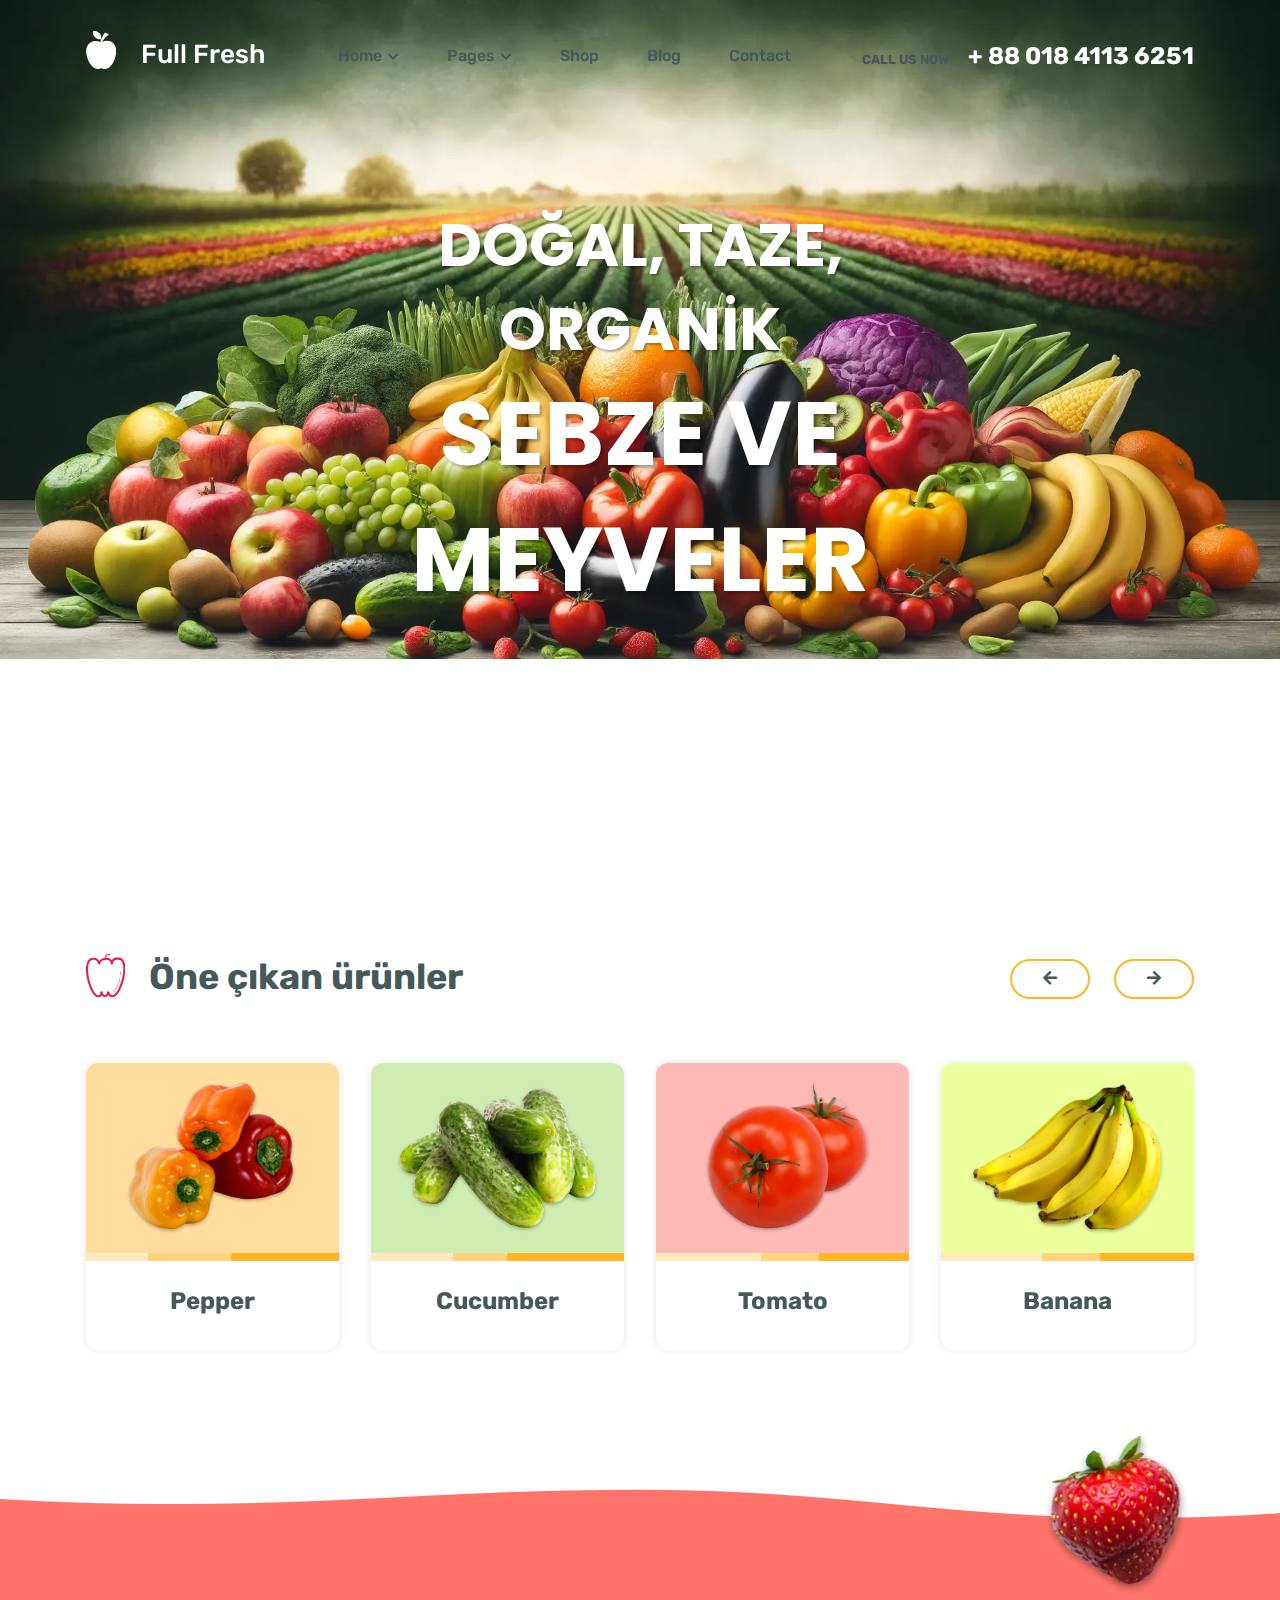
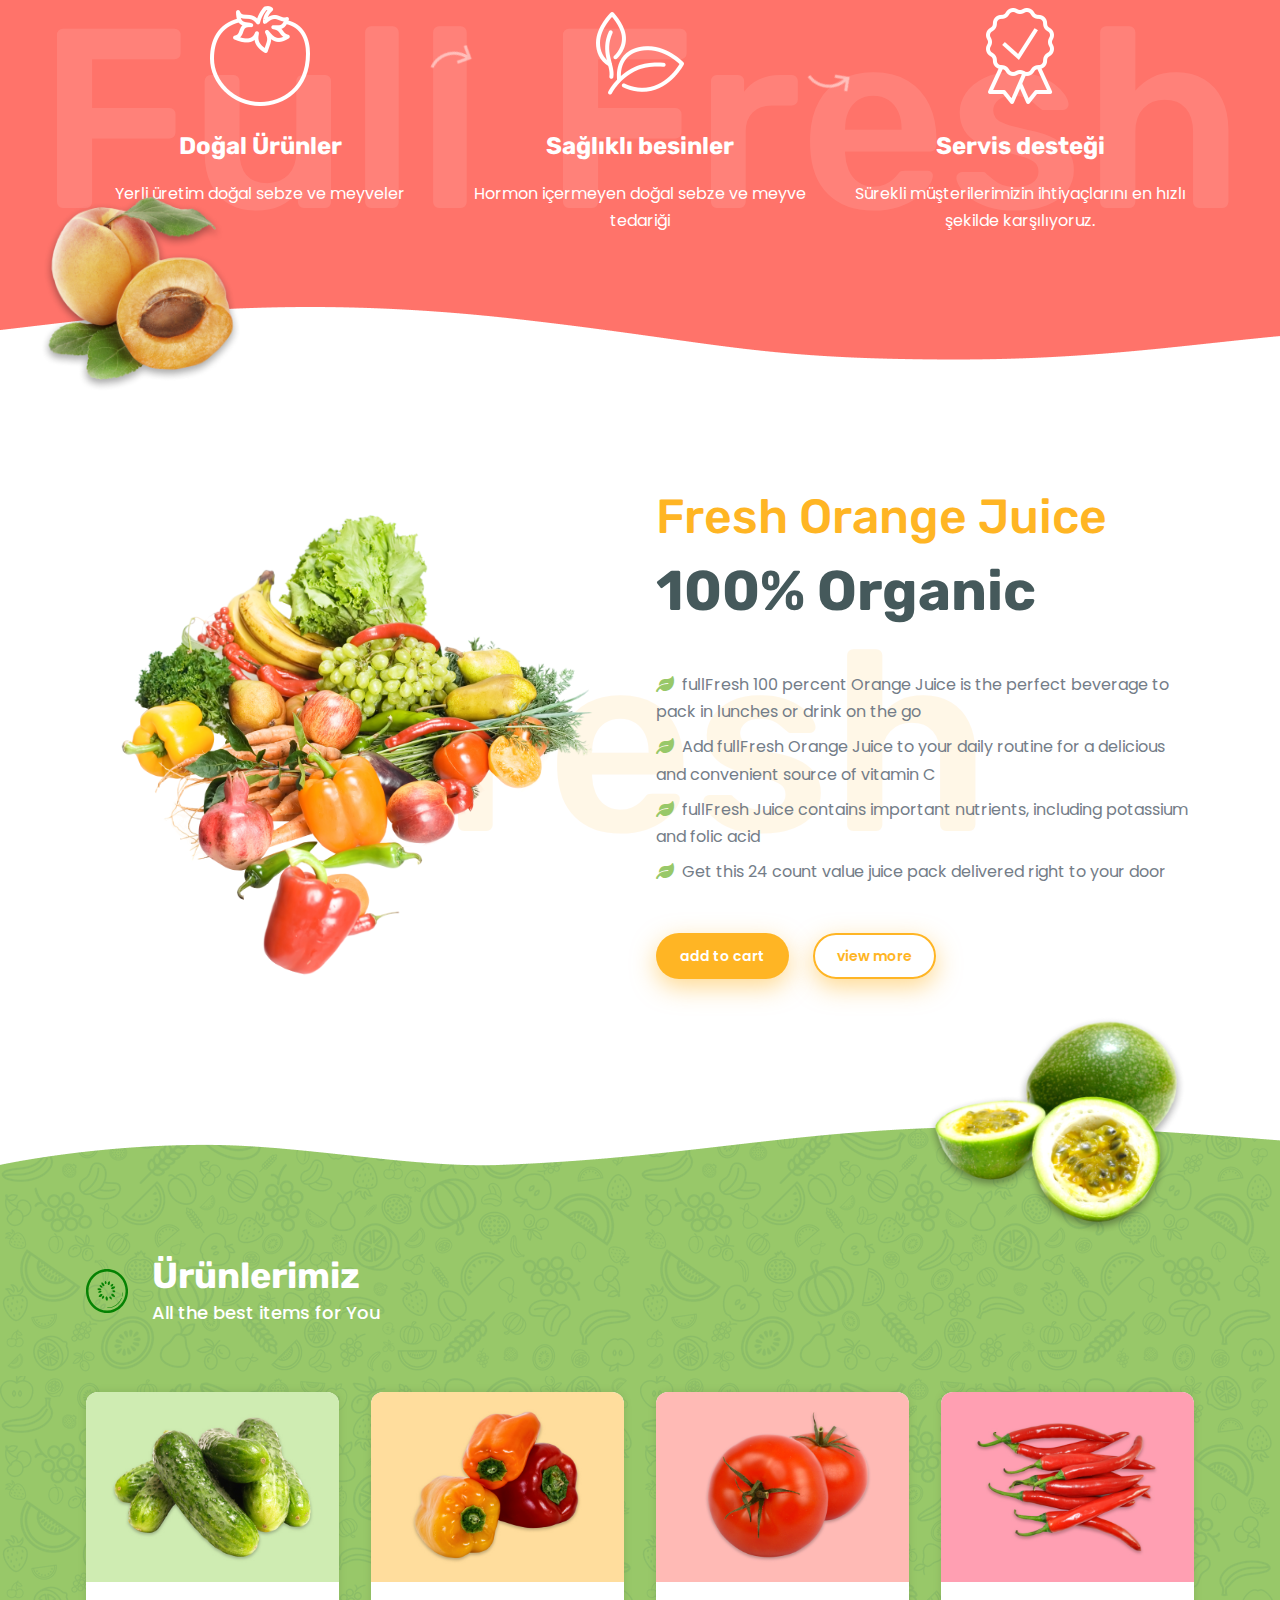
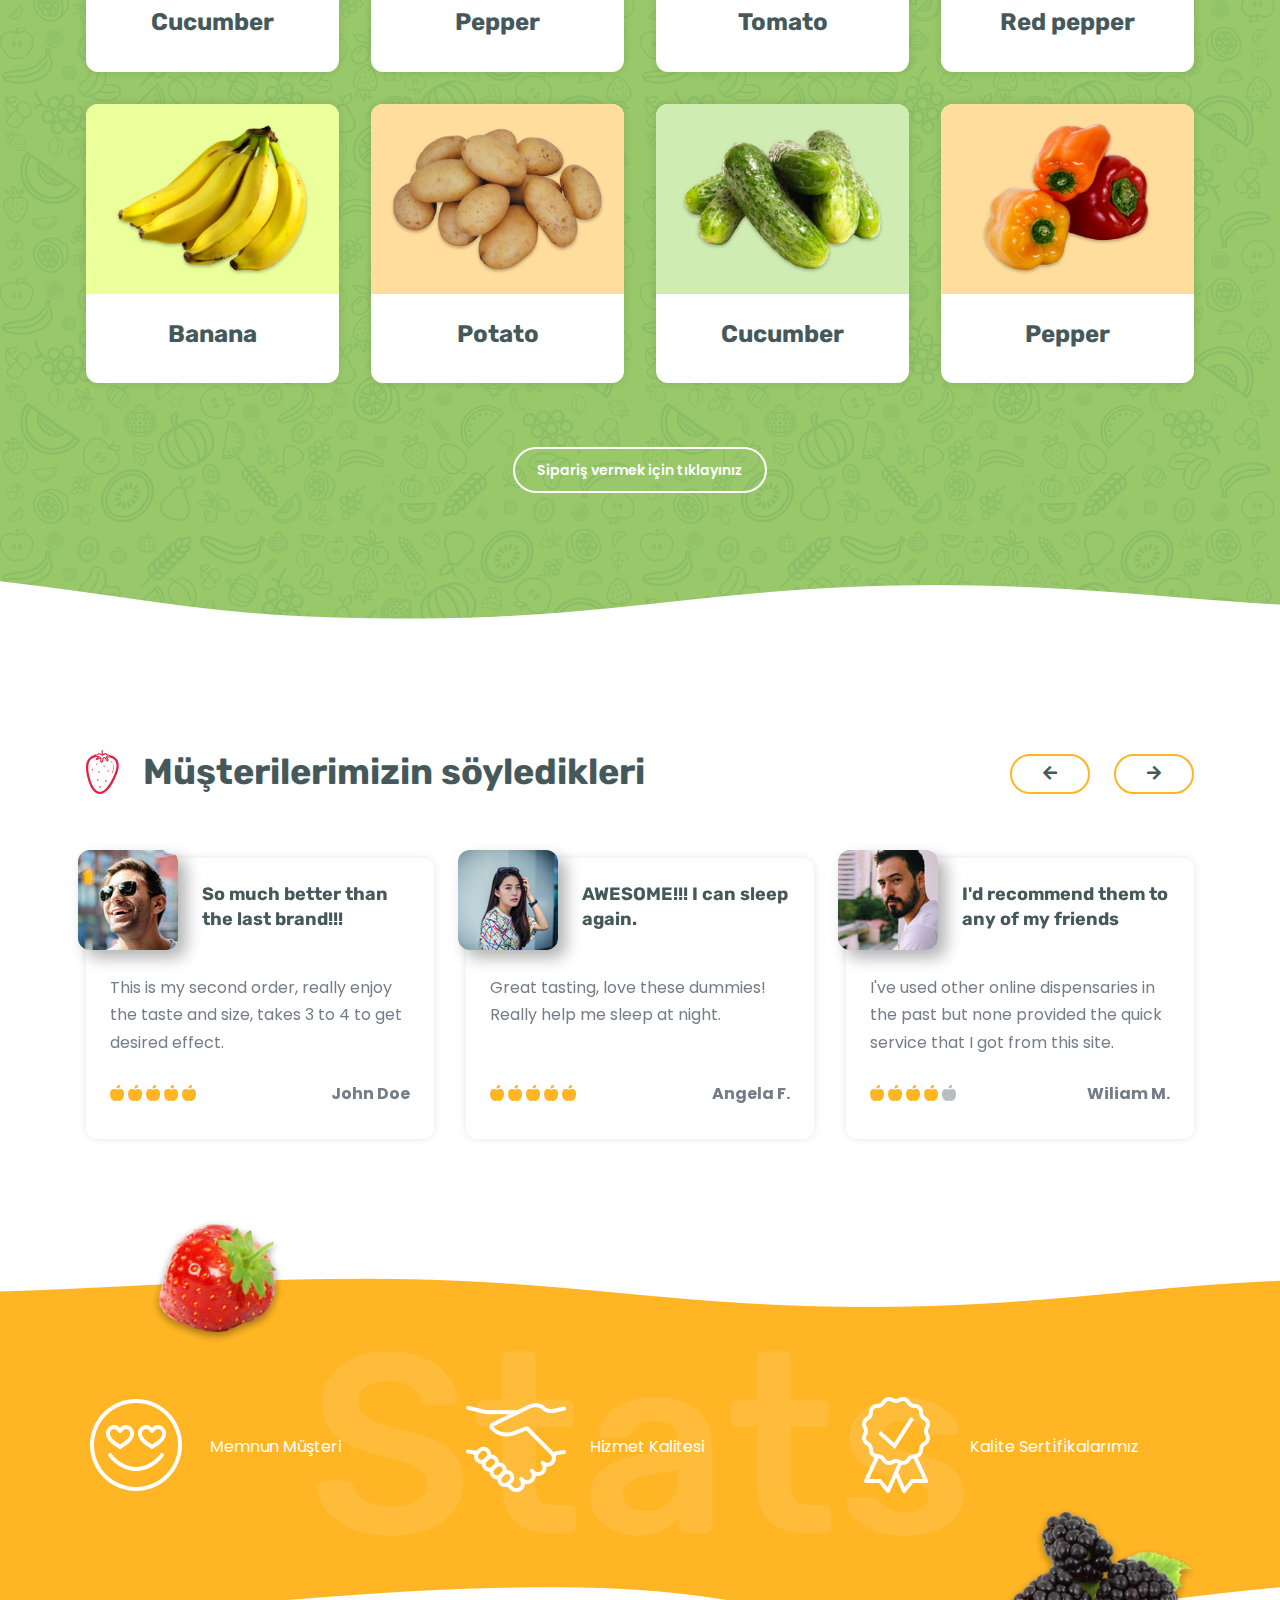
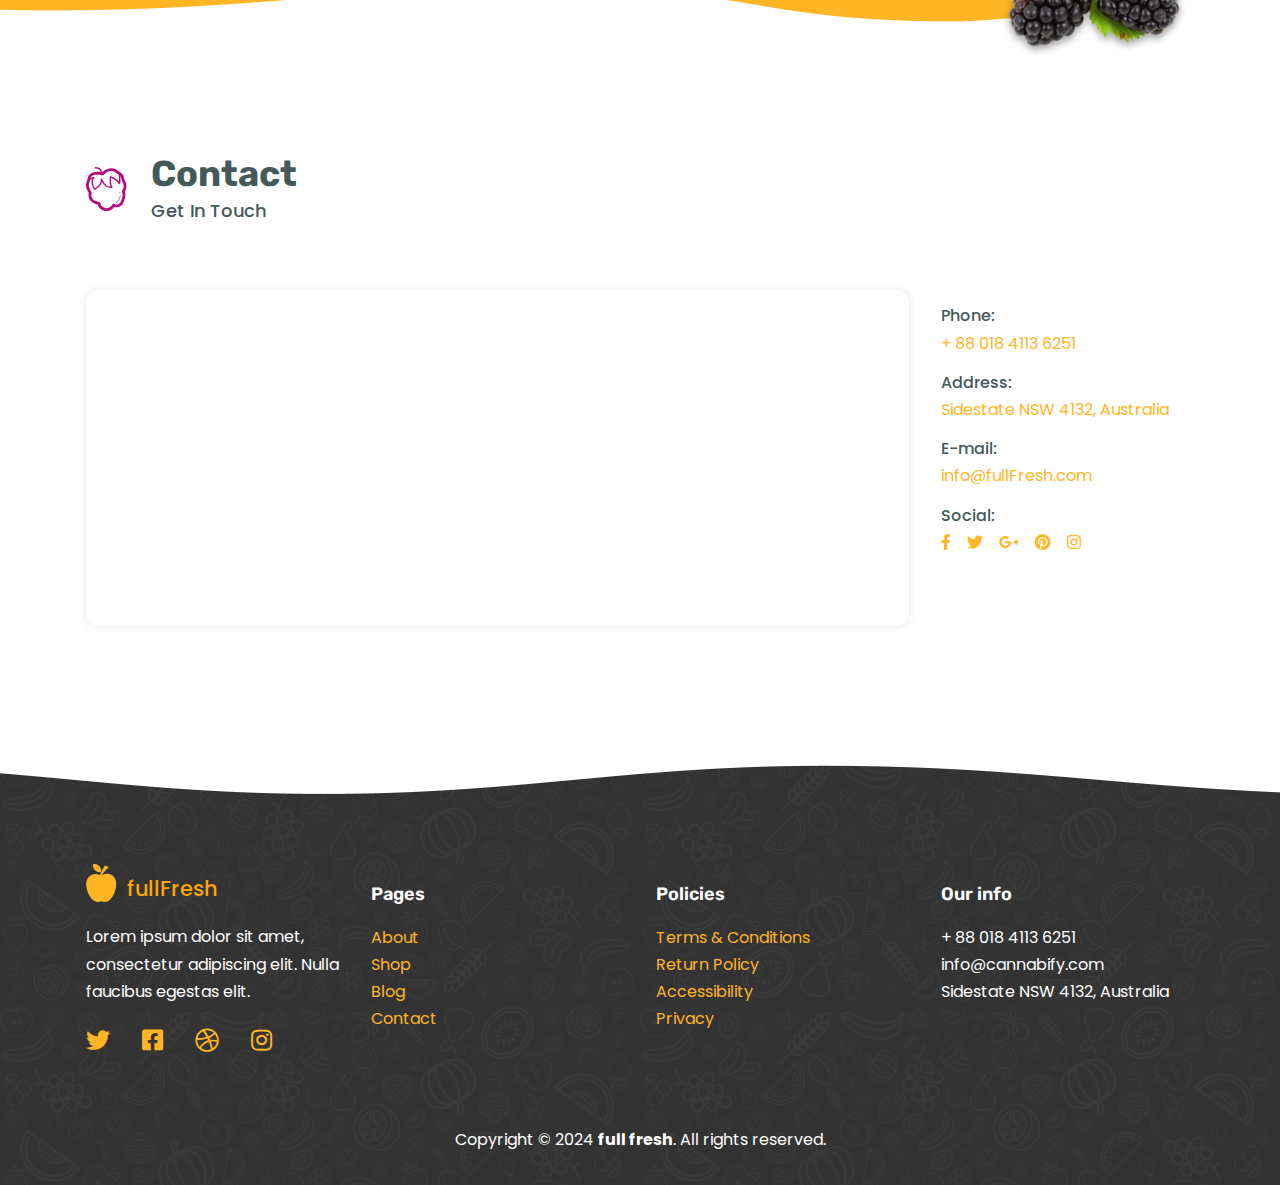
==== index.html @ 5ed7d508 "homepage" ====
<!DOCTYPE html>
<html>
    <head>
        <meta http-equiv="Content-Type" content="text/html; charset=UTF-8" />
        <meta http-equiv="X-UA-Compatible" content="IE=edge" />
        <meta name="viewport" content="width=device-width, initial-scale=1, shrink-to-fit=no" />
        <title>Full Fresh - Organik Gıda, Meyve ve Sebze Satışı</title>
        <!-- Bootstrap -->
        <link href="./assets/bootstrap/css/bootstrap.css" rel="stylesheet" type="text/css" />
        <!-- Animate.css -->
        <link href="./assets/animate.css/animate.css" rel="stylesheet" type="text/css" />
        <!-- Font Awesome iconic font -->
        <link href="./assets/fontawesome/css/all.css" rel="stylesheet" type="text/css" />
        <!-- Slick carousel -->
        <link href="./assets/slick/slick.css" rel="stylesheet" type="text/css" />
        <!-- Fonts -->
        <link href="https://fonts.googleapis.com/css2?family=Rubik:wght@400;500;700&display=swap" rel="stylesheet" type="text/css">
        <link href="https://fonts.googleapis.com/css2?family=Poppins:wght@400;500;600;700&display=swap" rel="stylesheet" type="text/css">
        <!-- Theme styles -->
        <link href="./assets/css/theme.css" rel="stylesheet" type="text/css">
        <link href="./assets/css/style.css" rel="stylesheet" type="text/css">
    </head>
    <body class="body">
        <div class="page-loader cube-loader">
            <div class="loader-wrap">
                <div class="loader-1 loader-element"></div>
                <div class="loader-2 loader-element"></div>
                <div class="loader-4 loader-element"></div>
                <div class="loader-3 loader-element"></div>
            </div>
        </div>
        <header class="header-colorfull header-horizontal header-over header-view-side">
            <div class="container">
                <nav class="navbar">
                    <a class="navbar-brand" href="homepage-1.html">
                        <span class="logo-element-line">
                            <span class="logo-icon">
                                <span class="svg-content svg-fill-theme" data-svg="./assets/images/svg/logo-part.svg"></span>
                            </span>
                            <span class="logo-text">Full Fresh</span>
                        </span>
                    </a>
                    <button class="navbar-toggler" type="button"><i class="fas fa-bars nav-show"></i><i class="fas fa-times nav-hide"></i></button>
                    <div class="navbar-collapse">
                        <div class="container">
                            <ul class="navbar-nav">
                                <li class="nav-item nav-item-arrow-down nav-hover-show-sub"><a class="nav-link" href="#" data-role="nav-toggler">Home<span class="nav-arrow"><i class="fas fa-chevron-down"></i></span></a>
                                    <ul class="collapse nav">
                                        <li class="nav-item"><a class="nav-link" href="homepage-1.html">Homepage 1</a></li>
                                        <li class="nav-item"><a class="nav-link" href="homepage-2.html">Homepage 2</a></li>
                                        <li class="nav-item"><a class="nav-link" href="homepage-3.html">Homepage 3</a></li>
                                        <li class="nav-item"><a class="nav-link" href="shop-homepage-1.html">Shop Homepage 1</a></li>
                                        <li class="nav-item"><a class="nav-link" href="shop-homepage-2.html">Shop Homepage 2</a></li>
                                        <li class="nav-item"><a class="nav-link" href="shop-homepage-3.html">Shop Homepage 3</a></li>
                                        <li class="nav-item"><a class="nav-link" href="narrow-homepage-1.html">Narrow Homepage 1</a></li>
                                        <li class="nav-item"><a class="nav-link" href="narrow-homepage-alt-1.html">Alternative Narrow Homepage 1</a></li>
                                    </ul>
                                </li>
                                <li class="nav-item nav-item-arrow-down nav-hover-show-sub"><a class="nav-link" href="#" data-role="nav-toggler">Pages<span class="nav-arrow"><i class="fas fa-chevron-down"></i></span></a>
                                    <ul class="collapse nav">
                                        <li class="nav-item nav-item-arrow-down nav-hover-show-sub"><a class="nav-link" href="#" data-role="nav-toggler">About Us<span class="nav-arrow"><i class="fas fa-chevron-down"></i></span></a>
                                            <ul class="collapse nav">
                                                <li class="nav-item"><a class="nav-link" href="about-us.html">About Us - light</a></li>
                                                <li class="nav-item"><a class="nav-link" href="about-us-alt.html">About Us - alternative</a></li>
                                            </ul>
                                        </li>
                                        <li class="nav-item nav-item-arrow-down nav-hover-show-sub"><a class="nav-link" href="#" data-role="nav-toggler">Contact Us<span class="nav-arrow"><i class="fas fa-chevron-down"></i></span></a>
                                            <ul class="collapse nav">
                                                <li class="nav-item"><a class="nav-link" href="contact-us.html">Contact Us - light</a></li>
                                                <li class="nav-item"><a class="nav-link" href="contact-us-alt.html">Contact Us - alternative</a></li>
                                            </ul>
                                        </li>
                                        <li class="nav-item nav-item-arrow-down nav-hover-show-sub"><a class="nav-link" href="#" data-role="nav-toggler">Blog<span class="nav-arrow"><i class="fas fa-chevron-down"></i></span></a>
                                            <ul class="collapse nav">
                                                <li class="nav-item nav-item-arrow-down nav-hover-show-sub"><a class="nav-link" href="#" data-role="nav-toggler">Basic<span class="nav-arrow"><i class="fas fa-chevron-down"></i></span></a>
                                                    <ul class="collapse nav">
                                                        <li class="nav-item"><a class="nav-link" href="blog-grid-2-cols.html">Blog Grid 2 Columns</a></li>
                                                        <li class="nav-item"><a class="nav-link" href="blog-2-cols.html">Blog 2 Columns</a></li>
                                                        <li class="nav-item"><a class="nav-link" href="blog-sidebar-right.html">Blog List Sidebar Right</a></li>
                                                        <li class="nav-item"><a class="nav-link" href="blog-sidebar-left.html">Blog List Sidebar Left</a></li>
                                                        <li class="nav-item"><a class="nav-link" href="blog-blocks-3-cols.html">Blog Blocks 3 Columns</a></li>
                                                        <li class="nav-item"><a class="nav-link" href="blog-blocks-sidebar-right.html">Blog Blocks Sidebar Right</a></li>
                                                        <li class="nav-item"><a class="nav-link" href="blog-blocks-sidebar-left.html">Blog Blocks Sidebar Left</a></li>
                                                        <li class="nav-item"><a class="nav-link" href="article.html">Blog Article</a></li>
                                                        <li class="nav-item"><a class="nav-link" href="article-sidebar-right.html">Blog Article Sidebar Right</a></li>
                                                        <li class="nav-item"><a class="nav-link" href="article-sidebar-left.html">Blog Article Sidebar Left</a></li>
                                                    </ul>
                                                </li>
                                                <li class="nav-item nav-item-arrow-down nav-hover-show-sub"><a class="nav-link" href="#" data-role="nav-toggler">Alternative<span class="nav-arrow"><i class="fas fa-chevron-down"></i></span></a>
                                                    <ul class="collapse nav">
                                                        <li class="nav-item"><a class="nav-link" href="blog-alt-grid-2-cols.html">Blog Grid 2 Columns</a></li>
                                                        <li class="nav-item"><a class="nav-link" href="blog-alt-2-cols.html">Blog 2 Columns</a></li>
                                                        <li class="nav-item"><a class="nav-link" href="blog-alt-sidebar-right.html">Blog List Sidebar Right</a></li>
                                                        <li class="nav-item"><a class="nav-link" href="blog-alt-sidebar-left.html">Blog List Sidebar Left</a></li>
                                                        <li class="nav-item"><a class="nav-link" href="blog-blocks-alt-3-cols.html">Blog Blocks 3 Columns</a></li>
                                                        <li class="nav-item"><a class="nav-link" href="blog-blocks-alt-sidebar-right.html">Blog Blocks Sidebar Right</a></li>
                                                        <li class="nav-item"><a class="nav-link" href="blog-blocks-alt-sidebar-left.html">Blog Blocks Sidebar Left</a></li>
                                                        <li class="nav-item"><a class="nav-link" href="article-alt.html">Blog Article</a></li>
                                                        <li class="nav-item"><a class="nav-link" href="article-alt-sidebar-right.html">Blog Article Sidebar Right</a></li>
                                                        <li class="nav-item"><a class="nav-link" href="article-alt-sidebar-left.html">Blog Article Sidebar Left</a></li>
                                                    </ul>
                                                </li>
                                            </ul>
                                        </li>
                                        <li class="nav-item nav-item-arrow-down nav-hover-show-sub"><a class="nav-link" href="#" data-role="nav-toggler">Shop<span class="nav-arrow"><i class="fas fa-chevron-down"></i></span></a>
                                            <ul class="collapse nav">
                                                <li class="nav-item nav-item-arrow-down nav-hover-show-sub"><a class="nav-link" href="#" data-role="nav-toggler">Basic<span class="nav-arrow"><i class="fas fa-chevron-down"></i></span></a>
                                                    <ul class="collapse nav">
                                                        <li class="nav-item"><a class="nav-link" href="shop-3-cols.html">Shop 3 Columns</a></li>
                                                        <li class="nav-item"><a class="nav-link" href="shop-sidebar-right.html">Shop Sidebar Right</a></li>
                                                        <li class="nav-item"><a class="nav-link" href="shop-sidebar-left.html">Shop Sidebar Left</a></li>
                                                        <li class="nav-item"><a class="nav-link" href="shop-short-3-cols.html">Shop Short 3 Columns</a></li>
                                                        <li class="nav-item"><a class="nav-link" href="shop-short-sidebar-right.html">Shop Short Sidebar Right</a></li>
                                                        <li class="nav-item"><a class="nav-link" href="shop-short-sidebar-left.html">Shop Short Sidebar Left</a></li>
                                                        <li class="nav-item"><a class="nav-link" href="shop-product-categories.html">Shop Product Categories</a></li>
                                                        <li class="nav-item"><a class="nav-link" href="shop-product-categories-sidebar-left.html">Shop Product Categories Sidebar Right</a></li>
                                                        <li class="nav-item"><a class="nav-link" href="shop-product-categories-sidebar-right.html">Shop Product Categories Sidebar Left</a></li>
                                                        <li class="nav-item"><a class="nav-link" href="shop-product.html">Shop Product</a></li>
                                                        <li class="nav-item"><a class="nav-link" href="shop-product-sidebar-right.html">Shop Product Sidebar Right</a></li>
                                                        <li class="nav-item"><a class="nav-link" href="shop-product-sidebar-left.html">Shop Product Sidebar Left</a></li>
                                                        <li class="nav-item"><a class="nav-link" href="shop-product-long.html">Shop Product Long</a></li>
                                                        <li class="nav-item"><a class="nav-link" href="shop-product-long-sidebar-right.html">Shop Product Long Sidebar Right</a></li>
                                                        <li class="nav-item"><a class="nav-link" href="shop-product-long-sidebar-left.html">Shop Product Long Sidebar Left</a></li>
                                                        <li class="nav-item"><a class="nav-link" href="shop-cart.html">Shop Cart</a></li>
                                                        <li class="nav-item"><a class="nav-link" href="shop-checkout.html">Shop Checkout</a></li>
                                                    </ul>
                                                </li>
                                                <li class="nav-item nav-item-arrow-down nav-hover-show-sub"><a class="nav-link" href="#" data-role="nav-toggler">Alternative<span class="nav-arrow"><i class="fas fa-chevron-down"></i></span></a>
                                                    <ul class="collapse nav">
                                                        <li class="nav-item"><a class="nav-link" href="shop-alt-3-cols.html">Shop 3 Columns</a></li>
                                                        <li class="nav-item"><a class="nav-link" href="shop-alt-sidebar-right.html">Shop Sidebar Right</a></li>
                                                        <li class="nav-item"><a class="nav-link" href="shop-alt-sidebar-left.html">Shop Sidebar Left</a></li>
                                                        <li class="nav-item"><a class="nav-link" href="shop-alt-short-3-cols.html">Shop Short 3 Columns</a></li>
                                                        <li class="nav-item"><a class="nav-link" href="shop-alt-short-sidebar-right.html">Shop Short Sidebar Right</a></li>
                                                        <li class="nav-item"><a class="nav-link" href="shop-alt-short-sidebar-left.html">Shop Short Sidebar Left</a></li>
                                                        <li class="nav-item"><a class="nav-link" href="shop-alt-product-categories.html">Shop Product Categories</a></li>
                                                        <li class="nav-item"><a class="nav-link" href="shop-alt-product-categories-sidebar-left.html">Shop Product Categories Sidebar Right</a></li>
                                                        <li class="nav-item"><a class="nav-link" href="shop-alt-product-categories-sidebar-right.html">Shop Product Categories Sidebar Left</a></li>
                                                        <li class="nav-item"><a class="nav-link" href="shop-alt-product.html">Shop Product</a></li>
                                                        <li class="nav-item"><a class="nav-link" href="shop-alt-product-sidebar-right.html">Shop Product Sidebar Right</a></li>
                                                        <li class="nav-item"><a class="nav-link" href="shop-alt-product-sidebar-left.html">Shop Product Sidebar Left</a></li>
                                                        <li class="nav-item"><a class="nav-link" href="shop-alt-product-long.html">Shop Product Long</a></li>
                                                        <li class="nav-item"><a class="nav-link" href="shop-alt-product-long-sidebar-right.html">Shop Product Long Sidebar Right</a></li>
                                                        <li class="nav-item"><a class="nav-link" href="shop-alt-product-long-sidebar-left.html">Shop Product Long Sidebar Left</a></li>
                                                        <li class="nav-item"><a class="nav-link" href="shop-alt-cart.html">Shop Cart</a></li>
                                                        <li class="nav-item"><a class="nav-link" href="shop-alt-checkout.html">Shop Checkout</a></li>
                                                    </ul>
                                                </li>
                                            </ul>
                                        </li>
                                        <li class="nav-item nav-item-arrow-down nav-hover-show-sub"><a class="nav-link" href="#" data-role="nav-toggler">Gallery Pages<span class="nav-arrow"><i class="fas fa-chevron-down"></i></span></a>
                                            <ul class="collapse nav">
                                                <li class="nav-item"><a class="nav-link" href="gallery.html">Gallery</a></li>
                                                <li class="nav-item"><a class="nav-link" href="gallery-alt.html">Gallery Alternative</a></li>
                                            </ul>
                                        </li>
                                        <li class="nav-item nav-item-arrow-down nav-hover-show-sub"><a class="nav-link" href="#" data-role="nav-toggler">User Pages<span class="nav-arrow"><i class="fas fa-chevron-down"></i></span></a>
                                            <ul class="collapse nav">
                                                <li class="nav-item"><a class="nav-link" href="sign-in.html">Sign in</a></li>
                                                <li class="nav-item"><a class="nav-link" href="sign-up.html">Sign up</a></li>
                                                <li class="nav-item"><a class="nav-link" href="forgot-password.html">Forgot password</a></li>
                                                <li class="nav-item"><a class="nav-link" href="sign-in-alt.html">Sign in, alternative</a></li>
                                                <li class="nav-item"><a class="nav-link" href="sign-up-alt.html">Sign up, alternative</a></li>
                                                <li class="nav-item"><a class="nav-link" href="forgot-password-alt.html">Forgot password, alternative</a></li>
                                            </ul>
                                        </li>
                                        <li class="nav-item nav-item-arrow-down nav-hover-show-sub"><a class="nav-link" href="#" data-role="nav-toggler">User dashboard<span class="nav-arrow"><i class="fas fa-chevron-down"></i></span></a>
                                            <ul class="collapse nav">
                                                <li class="nav-item nav-item-arrow-down nav-hover-show-sub"><a class="nav-link" href="#" data-role="nav-toggler">Basic<span class="nav-arrow"><i class="fas fa-chevron-down"></i></span></a>
                                                    <ul class="collapse nav">
                                                        <li class="nav-item"><a class="nav-link" href="user-dashboard.html">Dashboard</a></li>
                                                        <li class="nav-item"><a class="nav-link" href="user-profile.html">Profile</a></li>
                                                        <li class="nav-item"><a class="nav-link" href="user-orders.html">Orders</a></li>
                                                        <li class="nav-item"><a class="nav-link" href="user-wishlist.html">Wishlist</a></li>
                                                        <li class="nav-item"><a class="nav-link" href="user-security.html">Security</a></li>
                                                    </ul>
                                                </li>
                                                <li class="nav-item nav-item-arrow-down nav-hover-show-sub"><a class="nav-link" href="#" data-role="nav-toggler">Alternative<span class="nav-arrow"><i class="fas fa-chevron-down"></i></span></a>
                                                    <ul class="collapse nav">
                                                        <li class="nav-item"><a class="nav-link" href="user-dashboard-alt.html">Dashboard</a></li>
                                                        <li class="nav-item"><a class="nav-link" href="user-profile-alt.html">Profile</a></li>
                                                        <li class="nav-item"><a class="nav-link" href="user-orders-alt.html">Orders</a></li>
                                                        <li class="nav-item"><a class="nav-link" href="user-wishlist-alt.html">Wishlist</a></li>
                                                        <li class="nav-item"><a class="nav-link" href="user-security-alt.html">Security</a></li>
                                                    </ul>
                                                </li>
                                            </ul>
                                        </li>
                                        <li class="nav-item nav-item-arrow-down nav-hover-show-sub"><a class="nav-link" href="#" data-role="nav-toggler">System Pages<span class="nav-arrow"><i class="fas fa-chevron-down"></i></span></a>
                                            <ul class="collapse nav">
                                                <li class="nav-item"><a class="nav-link" href="404.html">404</a></li>
                                                <li class="nav-item"><a class="nav-link" href="404-alt.html">404, alternative</a></li>
                                                <li class="nav-item"><a class="nav-link" href="under-construction.html">Under construction</a></li>
                                                <li class="nav-item"><a class="nav-link" href="under-construction-alt.html">Under construction, alternative</a></li>
                                            </ul>
                                        </li>
                                    </ul>
                                </li>
                                <li class="nav-item"><a class="nav-link" href="shop-sidebar-right.html">Shop</a></li>
                                <li class="nav-item"><a class="nav-link" href="blog-sidebar-right.html">Blog</a></li>
                                <li class="nav-item"><a class="nav-link" href="contact-us.html">Contact</a></li>
                            </ul>
                            <div class="navbar-extra">
                                <div class="navbar-extra-item">
                                <div class="navbar-info">
                                    <div class="navbar-info-title">Call Us Now</div>
                                    <div class="navbar-info-value">+ 88 018 4113 6251</div>
                                </div>
                            </div>
                        </div>
                    </div>
                </nav>
            </div>
        </header>
        <section class="white-curve-after after-head slick-top-fix section-white-text">
            <div class="slick-view-banner slick-numeric-navigation slick-carousel" data-slider="top-side-numbers">
                <div class="slick-slides">
                    <div class="slick-slide">
                        <h4 class="caption">DOĞAL, TAZE, ORGANİK<br/> <b style="font-size:90px;text-shadow: 3px 3px 3px rgba(0,0,0,0.3);">SEBZE VE MEYVELER</b></h4>
                        <img class="background-promo" src="./assets/images/images/promo.webp" alt="Full Fresh - Organik Gıda, Meyve ve Sebze Satışı">
                    </div>
                    <div class="slick-slide">
                        <div class="section-white-text entity-banner content-offs section-solid justify-content-center bg-bittersweet">
                            <div class="container text-center text-lg-left flex-0 entity-content">
                                <div class="my-auto position-relative align-items-lg-center flex-0 row">
                                    <div class="m-lg-auto d-flex z-index-2 position-relative col">
                                        <img class="px-5 m-auto col-auto" src="./assets/images/images/fruits-and-vegetables.png" alt="" />
                                    </div>
                                    <div class="col-lg-5 mr-lg-5 mt-5 my-lg-auto order-lg-first z-index-4 position-relative">
                                        <h2 class="h1 entity-title">Organic Food <span class="text-orange">Every Day</span>
                                        </h2>
                                        <div class="h4 mt-0 entity-subtitle">Product crafted with care
                                        </div>
                                        <p class="mb-4 pb-2 entity-text">Bred for a high content of beneficial substances. Our products are all fresh and healthy.
                                        </p>
                                        <div class="entity-action-btns"><a class="btn-wide btn btn-theme-white-bordered" href="shop-sidebar-right.html">shop now</a></div>
                                    </div>
                                </div>
                            </div>
                        </div>
                    </div>
                </div>
            </div>
        </section>
        <section class="section" data-slider="featured-products">
            <div class="section-head container left">
                <div class="section-icon"><span class="svg-fill-crimson svg-content" data-svg="./assets/images/svg/title-pepper.svg"></span></div>
                <div class="section-head-content">
                    <h2 class="section-title">Öne çıkan ürünler</h2>
                </div>
                <div class="slick-arrows">
                    <div class="slick-arrow-prev"><i class="fas fa-arrow-left"></i></div>
                    <div class="slick-arrow-next"><i class="fas fa-arrow-right"></i></div>
                </div>
            </div>
            <div class="container">
                <div class="slick-view-carousel slick-carousel">
                    <div class="slick-slides">
                        <div class="slick-slide">
                            <article class="entity-block entity-hover-shadow">
                                <a class="entity-preview" href="shop-product-sidebar-right.html">
                                    <span class="embed-responsive embed-responsive-4by3"><img class="embed-responsive-item" src="./assets/images/product/pepper.jpg" alt="" /></span>
                                </a>
                                <div class="fill-color-line" data-role="fill-line">
                                    <div class="opacity-30 fill-line-segment bg-theme" data-role="fill-line-segment" data-min-width="10" data-preffered-width="50" data-max-width="80"></div>
                                    <div class="opacity-60 fill-line-segment bg-theme" data-role="fill-line-segment" data-min-width="10" data-preffered-width="50" data-max-width="80"></div>
                                    <div class="fill-line-segment bg-theme" data-role="fill-line-segment" data-min-width="10" data-preffered-width="50" data-max-width="80"></div>
                                </div>
                                <div class="entity-content text-center">
                                    <h4 class="entity-title"><a class="content-link" href="shop-product-sidebar-right.html">Pepper</a></h4>
                                </div>
                            </article>
                        </div>
                        <div class="slick-slide">
                            <article class="entity-block entity-hover-shadow">
                                <a class="entity-preview" href="shop-product-sidebar-right.html">
                                    <span class="embed-responsive embed-responsive-4by3"><img class="embed-responsive-item" src="./assets/images/product/cucumber.jpg" alt="" /></span>
                                </a>
                                <div class="fill-color-line" data-role="fill-line">
                                    <div class="opacity-30 fill-line-segment bg-theme" data-role="fill-line-segment" data-min-width="10" data-preffered-width="50" data-max-width="80"></div>
                                    <div class="opacity-60 fill-line-segment bg-theme" data-role="fill-line-segment" data-min-width="10" data-preffered-width="50" data-max-width="80"></div>
                                    <div class="fill-line-segment bg-theme" data-role="fill-line-segment" data-min-width="10" data-preffered-width="50" data-max-width="80"></div>
                                </div>
                                <div class="entity-content text-center">
                                    <h4 class="entity-title"><a class="content-link" href="shop-product-sidebar-right.html">Cucumber</a></h4>
                                </div>
                            </article>
                        </div>
                        <div class="slick-slide">
                            <article class="entity-block entity-hover-shadow">
                                <a class="entity-preview" href="shop-product-sidebar-right.html">
                                    <span class="embed-responsive embed-responsive-4by3"><img class="embed-responsive-item" src="./assets/images/product/tomato.jpg" alt="" /></span>
                                </a>
                                <div class="fill-color-line" data-role="fill-line">
                                    <div class="opacity-30 fill-line-segment bg-theme" data-role="fill-line-segment" data-min-width="10" data-preffered-width="50" data-max-width="80"></div>
                                    <div class="opacity-60 fill-line-segment bg-theme" data-role="fill-line-segment" data-min-width="10" data-preffered-width="50" data-max-width="80"></div>
                                    <div class="fill-line-segment bg-theme" data-role="fill-line-segment" data-min-width="10" data-preffered-width="50" data-max-width="80"></div>
                                </div>
                                <div class="entity-content text-center">
                                    <h4 class="entity-title"><a class="content-link" href="shop-product-sidebar-right.html">Tomato</a></h4>
                                </div>
                            </article>
                        </div>
                        <div class="slick-slide">
                            <article class="entity-block entity-hover-shadow">
                                <a class="entity-preview" href="shop-product-sidebar-right.html">
                                    <span class="embed-responsive embed-responsive-4by3"><img class="embed-responsive-item" src="./assets/images/product/banana.jpg" alt="" /></span>
                                </a>
                                <div class="fill-color-line" data-role="fill-line">
                                    <div class="opacity-30 fill-line-segment bg-theme" data-role="fill-line-segment" data-min-width="10" data-preffered-width="50" data-max-width="80"></div>
                                    <div class="opacity-60 fill-line-segment bg-theme" data-role="fill-line-segment" data-min-width="10" data-preffered-width="50" data-max-width="80"></div>
                                    <div class="fill-line-segment bg-theme" data-role="fill-line-segment" data-min-width="10" data-preffered-width="50" data-max-width="80"></div>
                                </div>
                                <div class="entity-content text-center">
                                    <h4 class="entity-title"><a class="content-link" href="shop-product-sidebar-right.html">Banana</a></h4>
                                </div>
                            </article>
                        </div>
                        <div class="slick-slide">
                            <article class="entity-block entity-hover-shadow">
                                <a class="entity-preview" href="shop-product-sidebar-right.html">
                                    <span class="embed-responsive embed-responsive-4by3"><img class="embed-responsive-item" src="./assets/images/product/blueberry.jpg" alt="" /></span>
                                </a>
                                <div class="fill-color-line" data-role="fill-line">
                                    <div class="opacity-30 fill-line-segment bg-theme" data-role="fill-line-segment" data-min-width="10" data-preffered-width="50" data-max-width="80"></div>
                                    <div class="opacity-60 fill-line-segment bg-theme" data-role="fill-line-segment" data-min-width="10" data-preffered-width="50" data-max-width="80"></div>
                                    <div class="fill-line-segment bg-theme" data-role="fill-line-segment" data-min-width="10" data-preffered-width="50" data-max-width="80"></div>
                                </div>
                                <div class="entity-content text-center">
                                    <h4 class="entity-title"><a class="content-link" href="shop-product-sidebar-right.html">Blueberry</a></h4>
                                </div>
                            </article>
                        </div>
                        <div class="slick-slide">
                            <article class="entity-block entity-hover-shadow">
                                <a class="entity-preview" href="shop-product-sidebar-right.html">
                                    <span class="embed-responsive embed-responsive-4by3"><img class="embed-responsive-item" src="./assets/images/product/orange.jpg" alt="" /></span>
                                </a>
                                <div class="fill-color-line" data-role="fill-line">
                                    <div class="opacity-30 fill-line-segment bg-theme" data-role="fill-line-segment" data-min-width="10" data-preffered-width="50" data-max-width="80"></div>
                                    <div class="opacity-60 fill-line-segment bg-theme" data-role="fill-line-segment" data-min-width="10" data-preffered-width="50" data-max-width="80"></div>
                                    <div class="fill-line-segment bg-theme" data-role="fill-line-segment" data-min-width="10" data-preffered-width="50" data-max-width="80"></div>
                                </div>
                                <div class="entity-content text-center">
                                    <h4 class="entity-title"><a class="content-link" href="shop-product-sidebar-right.html">Orange</a></h4>
                                </div>
                            </article>
                        </div>
                        <div class="slick-slide">
                            <article class="entity-block entity-hover-shadow">
                                <a class="entity-preview" href="shop-product-sidebar-right.html">
                                    <span class="embed-responsive embed-responsive-4by3"><img class="embed-responsive-item" src="./assets/images/product/pumpkin.jpg" alt="" /></span>
                                </a>
                                <div class="fill-color-line" data-role="fill-line">
                                    <div class="opacity-30 fill-line-segment bg-theme" data-role="fill-line-segment" data-min-width="10" data-preffered-width="50" data-max-width="80"></div>
                                    <div class="opacity-60 fill-line-segment bg-theme" data-role="fill-line-segment" data-min-width="10" data-preffered-width="50" data-max-width="80"></div>
                                    <div class="fill-line-segment bg-theme" data-role="fill-line-segment" data-min-width="10" data-preffered-width="50" data-max-width="80"></div>
                                </div>
                                <div class="entity-content text-center">
                                    <h4 class="entity-title"><a class="content-link" href="shop-product-sidebar-right.html">Pumpkin</a></h4>
                                </div>
                            </article>
                        </div>
                        <div class="slick-slide">
                            <article class="entity-block entity-hover-shadow">
                                <a class="entity-preview" href="shop-product-sidebar-right.html">
                                    <span class="embed-responsive embed-responsive-4by3"><img class="embed-responsive-item" src="./assets/images/product/potato.jpg" alt="" /></span>
                                </a>
                                <div class="fill-color-line" data-role="fill-line">
                                    <div class="opacity-30 fill-line-segment bg-theme" data-role="fill-line-segment" data-min-width="10" data-preffered-width="50" data-max-width="80"></div>
                                    <div class="opacity-60 fill-line-segment bg-theme" data-role="fill-line-segment" data-min-width="10" data-preffered-width="50" data-max-width="80"></div>
                                    <div class="fill-line-segment bg-theme" data-role="fill-line-segment" data-min-width="10" data-preffered-width="50" data-max-width="80"></div>
                                </div>
                                <div class="entity-content text-center">
                                    <h4 class="entity-title"><a class="content-link" href="shop-product-sidebar-right.html">Potato</a></h4>
                                </div>
                            </article>
                        </div>
                    </div>
                </div>
            </div>
        </section>
        <section class="bg-bittersweet white-curve-before curve-before-50 white-curve-after curve-after-20 section-solid section-white-text">
            <div class="section-back-text">Full Fresh</div>
            <div class="full-block">
                <div class="container h-100 position-relative" data-size="60%">
                    <img class="z-index-4 d-none d-xl-block mw-100" src="./assets/images/section-images/section-apricot.png" alt="" data-size="205px" data-at="-15%;bottom 70px" />
                    <img class="z-index-4 d-none d-xl-block mw-100" src="./assets/images/section-images/section-strawberry.png" alt="" data-size="150px" data-at="115%;15px;-17deg" /></div>
            </div>
            <div class="container">
                <div class="cols-lg row">
                    <div class="col-md-4">
                        <div class="entity text-center">
                            <div class="entity-icon"><img class="mw-100" src="./assets/images/parts/icons/100/white/tomato-transparent.png" alt="" /></div>
                            <h4 class="entity-title">Doğal Ürünler</h4>
                            <p class="mb-0 entity-text">Yerli üretim doğal sebze ve meyveler
                            </p><img class="d-none d-lg-block mw-100" src="./assets/images/parts/arrow-curved-up.png" alt="" data-size="50px" data-at="right 5px;40px;25deg" />
                        </div>
                    </div>
                    <div class="col-md-4">
                        <div class="entity text-center">
                            <div class="entity-icon"><img class="mw-100" src="./assets/images/parts/icons/100/white/leafs-transparent.png" alt="" /></div>
                            <h4 class="entity-title">Sağlıklı besinler</h4>
                            <p class="mb-0 entity-text">Hormon içermeyen doğal sebze ve meyve tedariği
                            </p><img class="d-none d-lg-block mw-100" src="./assets/images/parts/arrow-curved.png" alt="" data-size="50px" data-at="right -21px;85px;-36deg" />
                        </div>
                    </div>
                    <div class="col-md-4">
                        <div class="entity text-center">
                            <div class="entity-icon"><img class="mw-100" src="./assets/images/parts/icons/100/white/guarantee.png" alt="" /></div>
                            <h4 class="entity-title">Servis desteği</h4>
                            <p class="mb-0 entity-text">Sürekli müşterilerimizin ihtiyaçlarını en hızlı şekilde karşılıyoruz.
                            </p><img class="d-none mw-100" src="./assets/images/parts/arrow-curved.png" alt="" data-size="50px" data-at="100%;50%" />
                        </div>
                    </div>
                </div>
            </div>
        </section>
        <section class="section-solid">
            <div class="text-theme section-back-text">Fresh</div>
            <div class="container">
                <div class="entity-simple">
                    <div class="cols-lg row">
                        <div class="col-lg-6 d-flex">
                            <div class="m-auto col-auto entity-image"><img class="mw-100" src="./assets/images/images/fruits-and-vegetables.png" alt="" /></div>
                        </div>
                        <div class="col">
                            <h4 class="text-theme font-weight-medium h1 entity-title">Fresh Orange Juice</h4>
                            <div class="text-title display-4 font-weight-bold entity-subtitle">100% Organic</div>
                            <ul class="spaced my-5 entity-list">
                                <li><i class="fas fa-leaf text-light-green"></i>&nbsp;&nbsp;fullFresh 100 percent Orange Juice is the perfect beverage to pack in lunches or drink on the go
                                </li>
                                <li><i class="fas fa-leaf text-light-green"></i>&nbsp;&nbsp;Add fullFresh Orange Juice to your daily routine for a delicious and convenient source of vitamin C
                                </li>
                                <li><i class="fas fa-leaf text-light-green"></i>&nbsp;&nbsp;fullFresh Juice contains important nutrients, including potassium and folic acid
                                </li>
                                <li><i class="fas fa-leaf text-light-green"></i>&nbsp;&nbsp;Get this 24 count value juice pack delivered right to your door
                                </li>
                            </ul>
                            <div class="entity-action-btns"><a class="btn btn-theme" href="#">add to cart</a><a class="ml-4 btn-theme-bordered btn" href="shop-product-sidebar-right.html">view more</a></div>
                        </div>
                    </div>
                </div>
            </div>
        </section>
        <section class="bg-light-green white-curve-before curve-before-0 white-curve-after curve-after-40 section-solid section-white-text">
            <div class="overflow-back bg-vegetables-pattern opacity-10"></div>
            <div class="full-block">
                <div class="container h-100 position-relative" data-size="50%"><img class="z-index-4 d-none d-xl-block mw-100" src="./assets/images/section-images/section-lime.png" alt="" data-size="270px" data-at="115%;0" /></div>
            </div>
            <div class="section-head container left">
                <div class="section-icon"><span class="svg-fill-dark-lime-green svg-content" data-svg="./assets/images/svg/title-kiwi.svg"></span></div>
                <div class="section-head-content">
                    <h2 class="section-title">Ürünlerimiz</h2>
                    <p class="section-text">All the best items for You</p>
                </div>
            </div>
            <div class="container">
                <div class="grid row">
                    <div class="col-sm-6 col-lg-3">
                        <article class="entity-block entity-hover-shadow text-center">
                            <div class="entity-preview">
                                <div class="embed-responsive embed-responsive-4by3">
                                    <img class="embed-responsive-item" src="/assets/images/product/cucumber.jpg" alt="" />
                                </div>
                            </div>
                            <div class="entity-content text-center">
                                <h4 class="entity-title">
                                    <a class="content-link" href="shop-product-sidebar-right.html">Cucumber</a>
                                </h4>
                            </div>
                        </article>
                    </div>
                    <div class="col-sm-6 col-lg-3">
                        <article class="entity-block entity-hover-shadow text-center">
                            <div class="entity-preview">
                                <div class="embed-responsive embed-responsive-4by3">
                                    <img class="embed-responsive-item" src="/assets/images/product/pepper.jpg" alt="" />
                                </div>
                            </div>
                            <div class="entity-content text-center">
                                <h4 class="entity-title">
                                    <a class="content-link" href="shop-product-sidebar-right.html">Pepper</a>
                                </h4>
                            </div>
                        </article>
                    </div>
                    <div class="col-sm-6 col-lg-3">
                        <article class="entity-block entity-hover-shadow text-center">
                            <div class="entity-preview">
                                <div class="embed-responsive embed-responsive-4by3">
                                    <img class="embed-responsive-item" src="/assets/images/product/tomato.jpg" alt="" />
                                </div>
                            </div>
                            <div class="entity-content text-center">
                                <h4 class="entity-title">
                                    <a class="content-link" href="shop-product-sidebar-right.html">Tomato</a>
                                </h4>
                            </div>
                        </article>
                    </div>
                    <div class="col-sm-6 col-lg-3">
                        <article class="entity-block entity-hover-shadow text-center">
                            <div class="entity-preview">
                                <div class="embed-responsive embed-responsive-4by3">
                                    <img class="embed-responsive-item" src="/assets/images/product/red-pepper.jpg" alt="" />
                                </div>
                            </div>
                            <div class="entity-content text-center">
                                <h4 class="entity-title">
                                    <a class="content-link" href="shop-product-sidebar-right.html">Red pepper</a>
                                </h4>
                            </div>
                        </article>
                    </div>
                    <div class="col-sm-6 col-lg-3">
                        <article class="entity-block entity-hover-shadow text-center">
                            <div class="entity-preview">
                                <div class="embed-responsive embed-responsive-4by3">
                                    <img class="embed-responsive-item" src="/assets/images/product/banana.jpg" alt="" />
                                </div>
                            </div>
                            <div class="entity-content text-center">
                                <h4 class="entity-title">
                                    <a class="content-link" href="shop-product-sidebar-right.html">Banana</a>
                                </h4>
                            </div>
                        </article>
                    </div>
                    <div class="col-sm-6 col-lg-3">
                        <article class="entity-block entity-hover-shadow text-center">
                            <div class="entity-preview">
                                <div class="embed-responsive embed-responsive-4by3">
                                    <img class="embed-responsive-item" src="/assets/images/product/potato.jpg" alt="" />
                                </div>
                            </div>
                            <div class="entity-content text-center">
                                <h4 class="entity-title">
                                    <a class="content-link" href="shop-product-sidebar-right.html">Potato</a>
                                </h4>
                            </div>
                        </article>
                    </div>
                    <div class="col-sm-6 col-lg-3">
                        <article class="entity-block entity-hover-shadow text-center">
                            <div class="entity-preview">
                                <div class="embed-responsive embed-responsive-4by3">
                                    <img class="embed-responsive-item" src="/assets/images/product/cucumber.jpg" alt="" />
                                </div>
                            </div>
                            <div class="entity-content text-center">
                                <h4 class="entity-title">
                                    <a class="content-link" href="shop-product-sidebar-right.html">Cucumber</a>
                                </h4>
                            </div>
                        </article>
                    </div>
                    <div class="col-sm-6 col-lg-3">
                        <article class="entity-block entity-hover-shadow text-center">
                            <div class="entity-preview">
                                <div class="embed-responsive embed-responsive-4by3">
                                    <img class="embed-responsive-item" src="/assets/images/product/pepper.jpg" alt="" />
                                </div>
                            </div>
                            <div class="entity-content text-center">
                                <h4 class="entity-title">
                                    <a class="content-link" href="shop-product-sidebar-right.html">Pepper</a>
                                </h4>
                            </div>
                        </article>
                    </div>
                </div>
            </div>
            <div class="section-footer"><a class="btn-theme-white-bordered btn" href="shop-sidebar-right.html">Sipariş vermek için tıklayınız</a></div>
        </section>
        <section class="section" data-slider="testimonials">
            <div class="section-head container left">
                <div class="section-icon"><span class="svg-fill-crimson svg-content" data-svg="./assets/images/svg/title-strawberry.svg"></span></div>
                <div class="section-head-content">
                    <h2 class="section-title">Müşterilerimizin söyledikleri</h2>
                </div>
                <div class="slick-arrows">
                    <div class="slick-arrow-prev"><i class="fas fa-arrow-left"></i></div>
                    <div class="slick-arrow-next"><i class="fas fa-arrow-right"></i></div>
                </div>
            </div>
            <div class="container">
                <div class="slick-view-carousel slick-carousel">
                    <div class="slick-slides">
                        <div class="slick-slide">
                            <div class="entity-block entity-hover-shadow">
                                <div class="entity-content">
                                    <div class="side-image entity-header">
                                        <div class="entity-image"><img class="mw-100" src="./assets/images/profile-picture/people-1.jpg" alt="" /></div>
                                        <h5 class="entity-title">So much better than the last brand!!!</h5>
                                    </div>
                                    <p class="entity-text">This is my second order, really enjoy the taste and size, takes 3 to 4 to get desired effect.
                                    </p>
                                    <div class="entity-footer">
                                        <div class="row">
                                            <div class="col-12 col-sm">
                                                <div class="user-rating">
                                                    <span class="rating-item"><i class="fas fa-apple-alt"></i></span>
                                                    <span class="rating-item"><i class="fas fa-apple-alt"></i></span>
                                                    <span class="rating-item"><i class="fas fa-apple-alt"></i></span>
                                                    <span class="rating-item"><i class="fas fa-apple-alt"></i></span>
                                                    <span class="rating-item"><i class="fas fa-apple-alt"></i></span>
                                                </div>
                                            </div>
                                            <div class="col-12 col-sm-auto">
                                                <div class="entity-author">John Doe</div>
                                            </div>
                                        </div>
                                    </div>
                                </div>
                            </div>
                        </div>
                        <div class="slick-slide">
                            <div class="entity-block entity-hover-shadow">
                                <div class="entity-content">
                                    <div class="side-image entity-header">
                                        <div class="entity-image"><img class="mw-100" src="./assets/images/profile-picture/people-2.jpg" alt="" /></div>
                                        <h5 class="entity-title">AWESOME!!! I can sleep again.</h5>
                                    </div>
                                    <p class="entity-text">Great tasting, love these dummies! Really help me sleep at night.
                                    </p>
                                    <div class="entity-footer">
                                        <div class="row">
                                            <div class="col-12 col-sm">
                                                <div class="user-rating">
                                                    <span class="rating-item"><i class="fas fa-apple-alt"></i></span>
                                                    <span class="rating-item"><i class="fas fa-apple-alt"></i></span>
                                                    <span class="rating-item"><i class="fas fa-apple-alt"></i></span>
                                                    <span class="rating-item"><i class="fas fa-apple-alt"></i></span>
                                                    <span class="rating-item"><i class="fas fa-apple-alt"></i></span>
                                                </div>
                                            </div>
                                            <div class="col-12 col-sm-auto">
                                                <div class="entity-author">Angela F.</div>
                                            </div>
                                        </div>
                                    </div>
                                </div>
                            </div>
                        </div>
                        <div class="slick-slide">
                            <div class="entity-block entity-hover-shadow">
                                <div class="entity-content">
                                    <div class="side-image entity-header">
                                        <div class="entity-image"><img class="mw-100" src="./assets/images/profile-picture/people-3.jpg" alt="" /></div>
                                        <h5 class="entity-title">I'd recommend them to any of my friends</h5>
                                    </div>
                                    <p class="entity-text">I've used other online dispensaries in the past but none provided the quick service that I got from this site.
                                    </p>
                                    <div class="entity-footer">
                                        <div class="row">
                                            <div class="col-12 col-sm">
                                                <div class="user-rating">
                                                    <span class="rating-item"><i class="fas fa-apple-alt"></i></span>
                                                    <span class="rating-item"><i class="fas fa-apple-alt"></i></span>
                                                    <span class="rating-item"><i class="fas fa-apple-alt"></i></span>
                                                    <span class="rating-item"><i class="fas fa-apple-alt"></i></span>
                                                    <span class="rating-item rating-inactive"><i class="fas fa-apple-alt"></i></span>
                                                </div>
                                            </div>
                                            <div class="col-12 col-sm-auto">
                                                <div class="entity-author">Wiliam M.</div>
                                            </div>
                                        </div>
                                    </div>
                                </div>
                            </div>
                        </div>
                        <div class="slick-slide">
                            <div class="entity-block entity-hover-shadow">
                                <div class="entity-content">
                                    <div class="side-image entity-header">
                                        <div class="entity-image"><img class="mw-100" src="./assets/images/profile-picture/people-5.jpg" alt="" /></div>
                                        <h5 class="entity-title">Best of the best!</h5>
                                    </div>
                                    <p class="entity-text">This is my first order, really enjoy the taste and size, takes 3 to 4 to get desired effect.
                                    </p>
                                    <div class="entity-footer">
                                        <div class="row">
                                            <div class="col-12 col-sm">
                                                <div class="user-rating">
                                                    <span class="rating-item"><i class="fas fa-apple-alt"></i></span>
                                                    <span class="rating-item"><i class="fas fa-apple-alt"></i></span>
                                                    <span class="rating-item"><i class="fas fa-apple-alt"></i></span>
                                                    <span class="rating-item"><i class="fas fa-apple-alt"></i></span>
                                                    <span class="rating-item"><i class="fas fa-apple-alt"></i></span>
                                                </div>
                                            </div>
                                            <div class="col-12 col-sm-auto">
                                                <div class="entity-author">Joe Soothe</div>
                                            </div>
                                        </div>
                                    </div>
                                </div>
                            </div>
                        </div>
                        <div class="slick-slide">
                            <div class="entity-block entity-hover-shadow">
                                <div class="entity-content">
                                    <div class="side-image entity-header">
                                        <div class="entity-image"><img class="mw-100" src="./assets/images/profile-picture/people-6.jpg" alt="" /></div>
                                        <h5 class="entity-title">Great for everyone!</h5>
                                    </div>
                                    <p class="entity-text">Really help me sleep at night.
                                    </p>
                                    <div class="entity-footer">
                                        <div class="row">
                                            <div class="col-12 col-sm">
                                                <div class="user-rating">
                                                    <span class="rating-item"><i class="fas fa-apple-alt"></i></span>
                                                    <span class="rating-item"><i class="fas fa-apple-alt"></i></span>
                                                    <span class="rating-item"><i class="fas fa-apple-alt"></i></span>
                                                    <span class="rating-item"><i class="fas fa-apple-alt"></i></span>
                                                    <span class="rating-item"><i class="fas fa-apple-alt"></i></span>
                                                </div>
                                            </div>
                                            <div class="col-12 col-sm-auto">
                                                <div class="entity-author">Doroty Snith</div>
                                            </div>
                                        </div>
                                    </div>
                                </div>
                            </div>
                        </div>
                        <div class="slick-slide">
                            <div class="entity-block entity-hover-shadow">
                                <div class="entity-content">
                                    <div class="side-image entity-header">
                                        <div class="entity-image"><img class="mw-100" src="./assets/images/profile-picture/people-3.jpg" alt="" /></div>
                                        <h5 class="entity-title">Quick delivery and helpful team.</h5>
                                    </div>
                                    <p class="entity-text">I've used other online dispensaries in the past but none provided the quick service that I got from this site.
                                    </p>
                                    <div class="entity-footer">
                                        <div class="row">
                                            <div class="col-12 col-sm">
                                                <div class="user-rating">
                                                    <span class="rating-item"><i class="fas fa-apple-alt"></i></span>
                                                    <span class="rating-item"><i class="fas fa-apple-alt"></i></span>
                                                    <span class="rating-item"><i class="fas fa-apple-alt"></i></span>
                                                    <span class="rating-item"><i class="fas fa-apple-alt"></i></span>
                                                    <span class="rating-item"><i class="fas fa-apple-alt"></i></span>
                                                </div>
                                            </div>
                                            <div class="col-12 col-sm-auto">
                                                <div class="entity-author">Michael Leaf</div>
                                            </div>
                                        </div>
                                    </div>
                                </div>
                            </div>
                        </div>
                    </div>
                </div>
            </div>
        </section>
        <section class="bg-orange white-curve-before curve-before-60 white-curve-after curve-after-90 section-solid section-white-text">
            <div class="section-back-text">Stats</div>
            <div class="full-block">
                <div class="container h-100 position-relative" data-size="60%">
                    <img class="z-index-4 d-none d-xl-block mw-100" src="./assets/images/section-images/section-red-strawberry.png" alt="" data-size="145px" data-at="-5%;15px" />
                    <img class="z-index-4 d-none d-xl-block mw-100" src="./assets/images/section-images/section-blackberry-with-leaves.png" alt="" data-size="205px" data-at="110%;bottom 40px" />
                </div>
            </div>
            <div class="container">
                <div class="cols-lg row">
                    <div class="col-lg-4">
                        <div class="entity line">
                            <div class="my-auto entity-icon"><img class="mw-100" src="./assets/images/parts/icons/100/white/in-love.png" alt="" /></div>
                            <div class="ml-4 my-auto entity-content">
                                <div class="h1 mb-1 entity-value" data-waypoint-counter="1143" data-waypoint-counter-extra="+"></div>
                                <p class="mb-0 entity-text">Memnun Müşteri
                                </p>
                            </div>
                        </div>
                    </div>
                    <div class="col-lg-4">
                        <div class="entity line">
                            <div class="my-auto entity-icon"><img class="mw-100" src="./assets/images/parts/icons/100/white/handshake.png" alt="" /></div>
                            <div class="ml-4 my-auto entity-content">
                                <div class="h1 mb-1 entity-value" data-waypoint-counter="99" data-waypoint-counter-extra="%"></div>
                                <p class="mb-0 entity-text">Hizmet Kalitesi
                                </p>
                            </div>
                        </div>
                    </div>
                    <div class="col-lg-4">
                        <div class="entity line">
                            <div class="my-auto entity-icon"><img class="mw-100" src="./assets/images/parts/icons/100/white/guarantee.png" alt="" /></div>
                            <div class="ml-4 my-auto entity-content">
                                <div class="h1 mb-1 entity-value" data-waypoint-counter="22" data-waypoint-counter-extra="false"></div>
                                <p class="mb-0 entity-text">Kali̇te Serti̇fi̇kalarımız
                                </p>
                            </div>
                        </div>
                    </div>
                </div>
            </div>
        </section>
        <section class="section">
            <div class="section-head container left">
                <div class="section-icon"><span class="svg-fill-jazzberry-jam svg-content" data-svg="./assets/images/svg/title-rasberry.svg"></span></div>
                <div class="section-head-content">
                    <h2 class="section-title">Contact</h2>
                    <p class="section-text">Get In Touch</p>
                </div>
            </div>
            <div class="container">
                <div class="row"></div>
                <div class="entity">
                    <div class="cols-lg row">
                        <div class="col-12 col-xl">
                            <div class="frame-block p-2">
                                <div class="gmap" data-lat="-33.88" data-lng="151.108" data-center-lat="-33.88" data-center-lng="151.108"></div>
                            </div>
                        </div>
                        <div class="col-12 col-xl-3 pt-xl-3">
                            <div class="cols-sm row">
                                <div class="col-md-6 col-lg-3 col-xl-12">
                                    <div class="entity-record short">
                                        <div class="entity-record-title">Phone:</div>
                                        <div class="entity-record-value">+ 88 018 4113 6251</div>
                                    </div>
                                </div>
                                <div class="col-md-6 col-lg-3 col-xl-12">
                                    <div class="entity-record short">
                                        <div class="entity-record-title">Address:</div>
                                        <div class="entity-record-value">Sidestate NSW 4132, Australia</div>
                                    </div>
                                </div>
                                <div class="col-md-6 col-lg-3 col-xl-12">
                                    <div class="entity-record short">
                                        <div class="entity-record-title">E-mail:</div>
                                        <div class="entity-record-value">info@fullFresh.com</div>
                                    </div>
                                </div>
                                <div class="col-md-6 col-lg-3 col-xl-12">
                                    <div class="entity-record short">
                                        <div class="entity-record-title">Social:</div>
                                        <div class="entity-record-value">
                                            <div class="entity-socials">
                                                <a class="content-link" href="#"><i class="fab fa-facebook-f" aria-hidden="true"></i></a>
                                                <a class="content-link" href="#"><i class="fab fa-twitter" aria-hidden="true"></i></a>
                                                <a class="content-link" href="#"><i class="fab fa-google-plus-g" aria-hidden="true"></i></a>
                                                <a class="content-link" href="#"><i class="fab fa-pinterest" aria-hidden="true"></i></a>
                                                <a class="content-link" href="#"><i class="fab fa-instagram" aria-hidden="true"></i></a>
                                            </div>
                                        </div>
                                    </div>
                                </div>
                            </div>
                        </div>
                    </div>
                </div>
            </div>
        </section>
        <div class="cart-sidebar collapse" data-block="cart" data-show-block-class="animation-scale-top-right" data-hide-block-class="animation-unscale-top-right"><a class="close-link" href="#" data-close-block="true"><i class="fas fa-times"></i></a>
            <div class="cart-inner">
                <h4 class="text-title mb-2">Cart</h4>
                <div class="separator-line mb-4"></div>
                <div class="entity">
                    <div class="grid-sm row">
                        <div class="col-5"><a class="entity-preview-show-up entity-preview" href="shop-product-sidebar-right.html"><span class="embed-responsive embed-responsive-4by3"><img class="embed-responsive-item" src="http://via.placeholder.com/720x540" alt="" /></span><span class="with-back entity-preview-content"><span class="h3 m-auto text-theme text-center"><i class="fas fa-search"></i></span><span class="overflow-back bg-body-back opacity-70"></span></span></a></div>
                        <div class="col">
                            <h4 class="h5 mb-1 entity-title"><a class="content-link" href="shop-product-sidebar-right.html">Blueberry</a></h4>
                            <div class="entity-price"><span class="currency">$</span>12.50/kg<span class="entity-quantity">&nbsp;x&nbsp;10</span></div>
                            <div class="entity-total">total:&nbsp;&nbsp;&nbsp;$125.00</div>
                        </div>
                    </div>
                </div>
                <div class="entity">
                    <div class="grid-sm row">
                        <div class="col-5"><a class="entity-preview-show-up entity-preview" href="shop-product-sidebar-right.html"><span class="embed-responsive embed-responsive-4by3"><img class="embed-responsive-item" src="http://via.placeholder.com/720x540" alt="" /></span><span class="with-back entity-preview-content"><span class="h3 m-auto text-theme text-center"><i class="fas fa-search"></i></span><span class="overflow-back bg-body-back opacity-70"></span></span></a></div>
                        <div class="col">
                            <h4 class="h5 mb-1 entity-title"><a class="content-link" href="shop-product-sidebar-right.html">Orange</a></h4>
                            <div class="entity-price"><span class="currency">$</span>4.99/kg<span class="entity-quantity">&nbsp;x&nbsp;5</span></div>
                            <div class="entity-total">total:&nbsp;&nbsp;&nbsp;$24.95</div>
                        </div>
                    </div>
                </div>
                <div class="separator-line mt-4 mb-3"></div>
                <ul class="cart-totals list-titled">
                    <li><span class="list-item-title">Sub Total</span><span class="list-item-value">$149.95</span></li>
                    <li><span class="list-item-title">Shipping</span><span class="list-item-value">$10.00</span></li>
                    <li class="separator-line"></li>
                    <li class="cart-total"><span class="list-item-title">Total</span><span class="list-item-value">$159.95</span></li>
                </ul><a class="w-100 mb-2 btn btn-theme-bordered" href="shop-cart.html">view cart&nbsp;&nbsp;&nbsp;<i class="fas fa-shopping-bag"></i></a><a class="w-100 btn btn-theme" href="shop-checkout.html">checkout&nbsp;&nbsp;&nbsp;<i class="fas fa-shopping-cart"></i></a>
            </div>
        </div>
        <div class="scroll-top"><i class="fas fa-long-arrow-alt-up"></i></div>
        <footer class="white-curve-before curve-before-80 page-footer footer-view-links section-white-text">
            <div class="overflow-back bg-vegetables-pattern-white opacity-3"></div>
            <div class="footer-body">
                <div class="container">
                    <nav class="footer-navbar">
                        <div class="grid row">
                            <div class="col-md-6 col-lg-3"><a class="navbar-brand" href="homepage-1.html"><span class="logo-element-line"><span class="logo-icon"><span class="svg-content svg-fill-theme" data-svg="./assets/images/svg/logo-part.svg"></span></span><span class="logo-text">fullFresh</span></span></a>
                                <p class="footer-text">Lorem ipsum dolor sit amet, consectetur adipiscing elit. Nulla faucibus egestas elit.</p>
                                <div class="footer-socials"><a class="footer-socials-link" href="#"><i class="fab fa-twitter"></i></a><a class="footer-socials-link" href="#"><i class="fab fa-facebook-square"></i></a><a class="footer-socials-link" href="#"><i class="fab fa-dribbble"></i></a><a class="footer-socials-link" href="#"><i class="fab fa-instagram"></i></a></div>
                            </div>
                            <div class="col-md-12 col-lg-6 order-md-last">
                                <div class="grid row">
                                    <div class="col-md-6">
                                        <h5 class="footer-title">Pages</h5>
                                        <ul class="nav">
                                            <li class="nav-item"><a class="nav-link" href="about-us.html">About</a></li>
                                            <li class="nav-item"><a class="nav-link" href="shop-sidebar-right.html">Shop</a></li>
                                            <li class="nav-item"><a class="nav-link" href="blog-sidebar-right.html">Blog</a></li>
                                            <li class="nav-item"><a class="nav-link" href="contact-us.html">Contact</a></li>
                                        </ul>
                                    </div>
                                    <div class="col-md-6">
                                        <h5 class="footer-title">Policies</h5>
                                        <ul class="nav">
                                            <li class="nav-item"><a class="nav-link" href="about-us.html">Terms & Conditions</a></li>
                                            <li class="nav-item"><a class="nav-link" href="about-us.html">Return Policy</a></li>
                                            <li class="nav-item"><a class="nav-link" href="about-us.html">Accessibility</a></li>
                                            <li class="nav-item"><a class="nav-link" href="about-us.html">Privacy</a></li>
                                        </ul>
                                    </div>
                                </div>
                            </div>
                            <div class="col-md-6 col-lg-3 order-lg-last">
                                <h5 class="footer-title">Our info</h5>
                                <p class="footer-text-info">+ 88 018 4113 6251<br /> info@cannabify.com<br /> Sidestate NSW 4132, Australia
                                </p>
                            </div>
                        </div>
                    </nav>
                </div>
            </div>
            <div class="footer-copy">
                <div class="container">Copyright &copy; 2024 <strong>full fresh</strong>. All rights reserved.</div>
            </div>
        </footer>
        <!-- jQuery library -->
        <script src="./assets/jquery/jquery-3.3.1.js"></script>
        <!-- Bootstrap -->
        <script src="./assets/bootstrap/js/bootstrap.js"></script>
        <!-- Shuffle -->
        <script src="./assets/shuffle/shuffle.min.js"></script>
        <!-- Waypoints -->
        <script src="./assets/waypoints/jquery.waypoints.min.js"></script>
        <!-- Slick carousel -->
        <script src="./assets/slick/slick.min.js"></script>
        <!-- JavaScript Cookie -->
        <script src="./assets/js-cookie/js.cookie.js" type="text/javascript"></script>
        <!-- Google maps styles -->
        <script src="./assets/js/gmap/silver.js"></script>
        <!-- Inits product scripts -->
        <script src="./assets/js/script.js"></script>
        <!-- Google maps -->
        <script async defer src="https://maps.googleapis.com/maps/api/js?key=YOUR_API_KEY&callback=initMap"></script>
    </body>
</html>
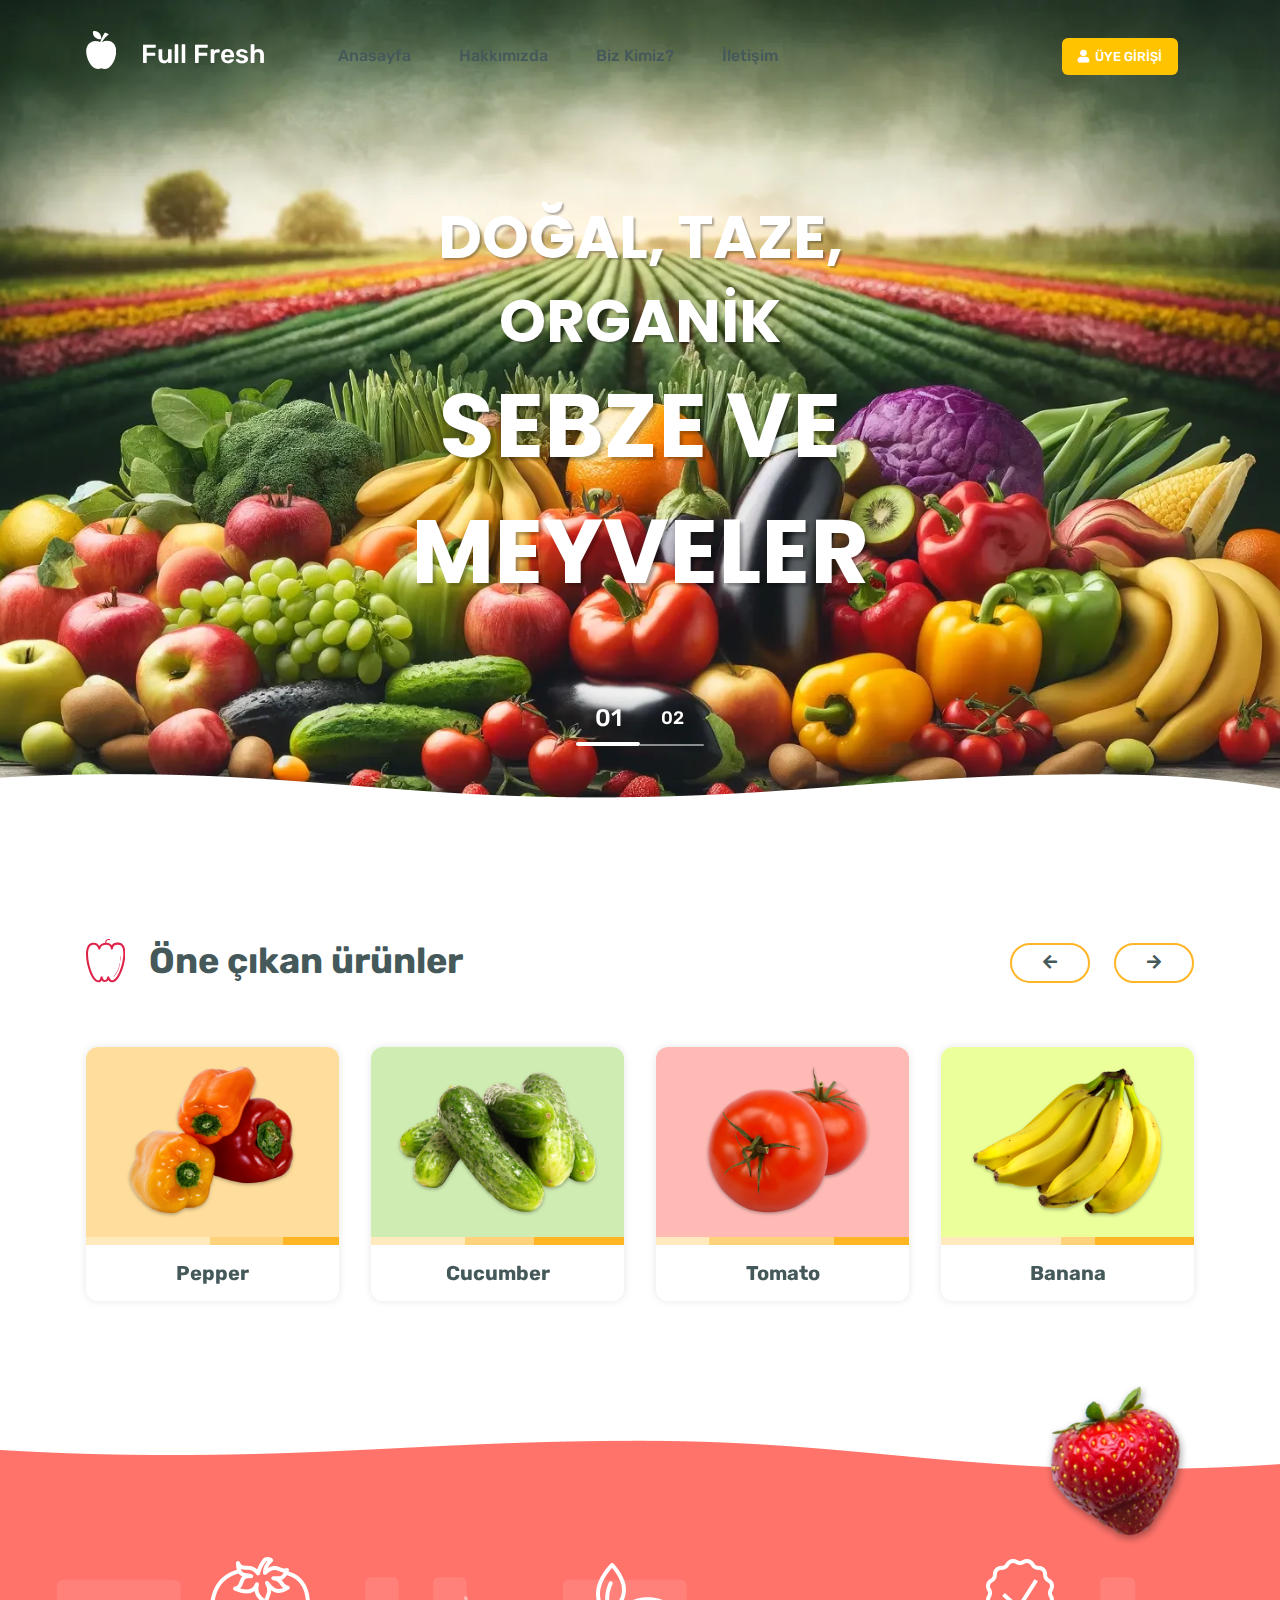
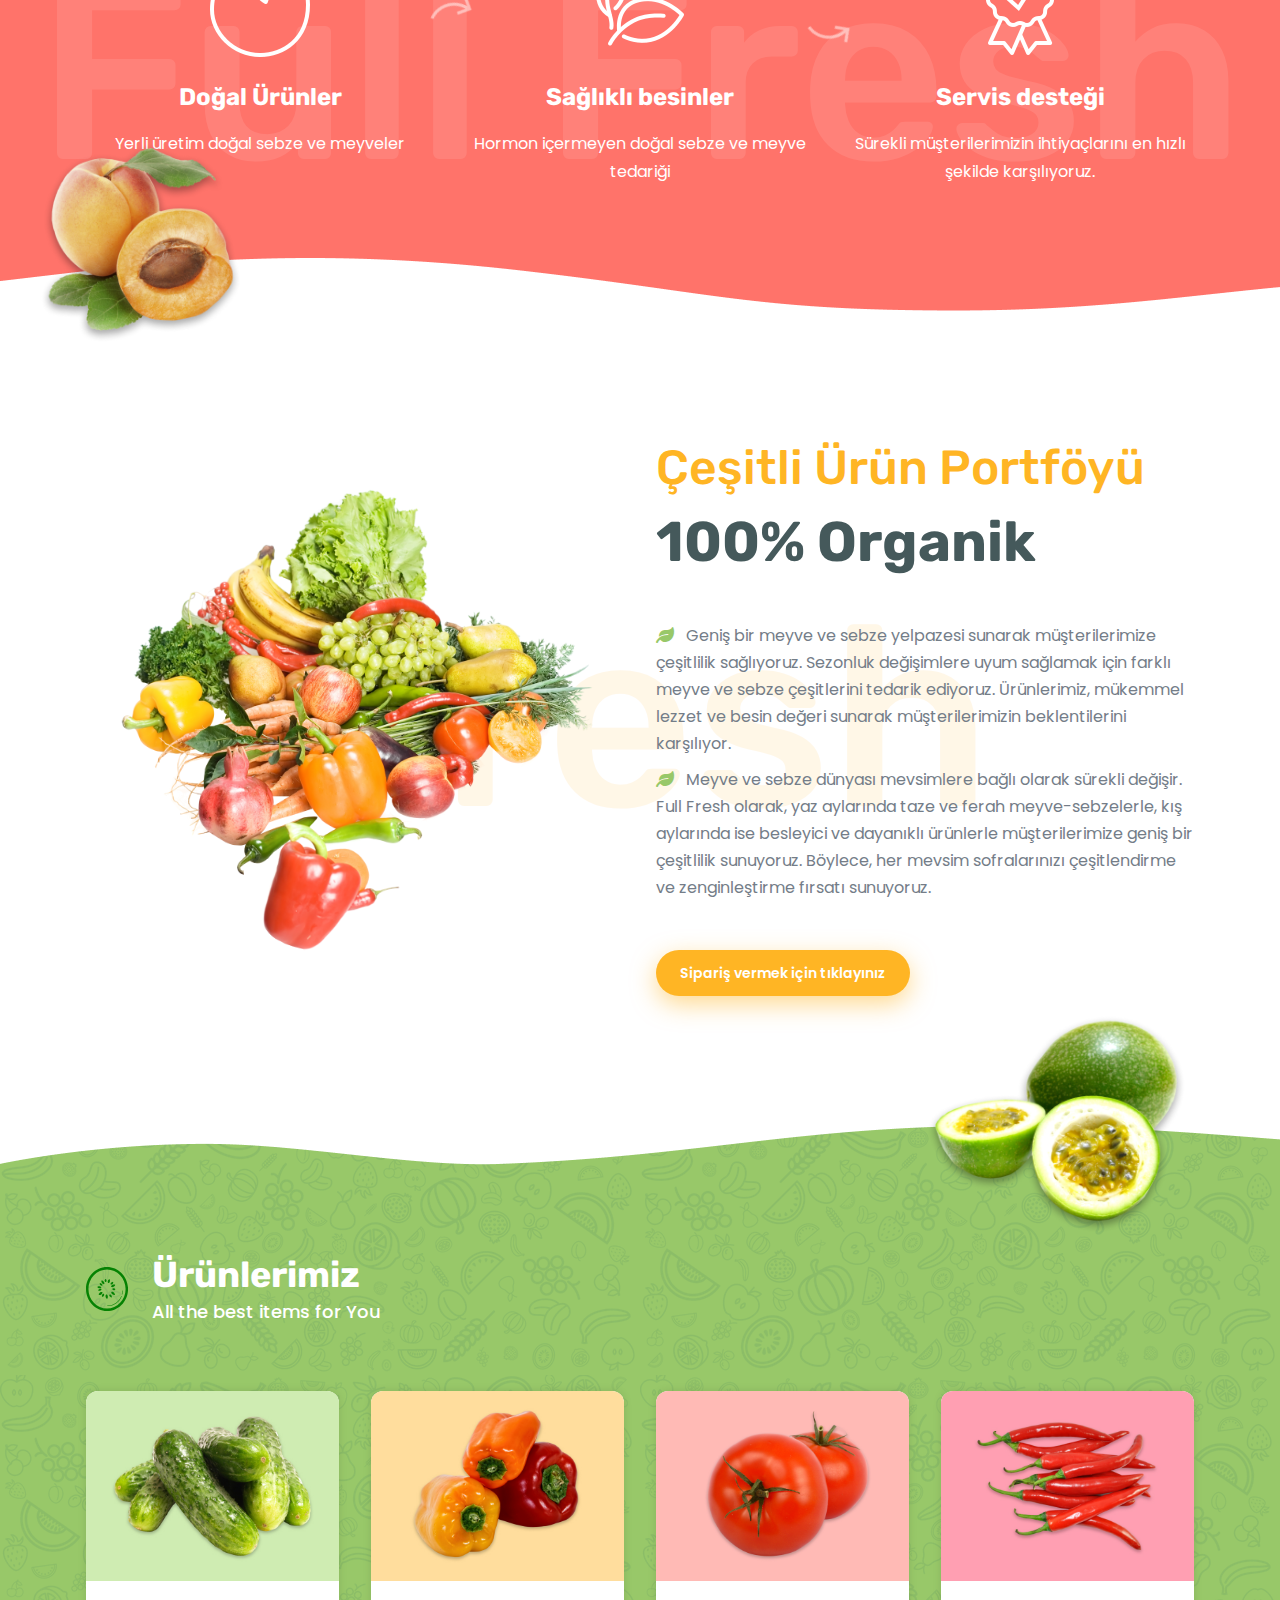
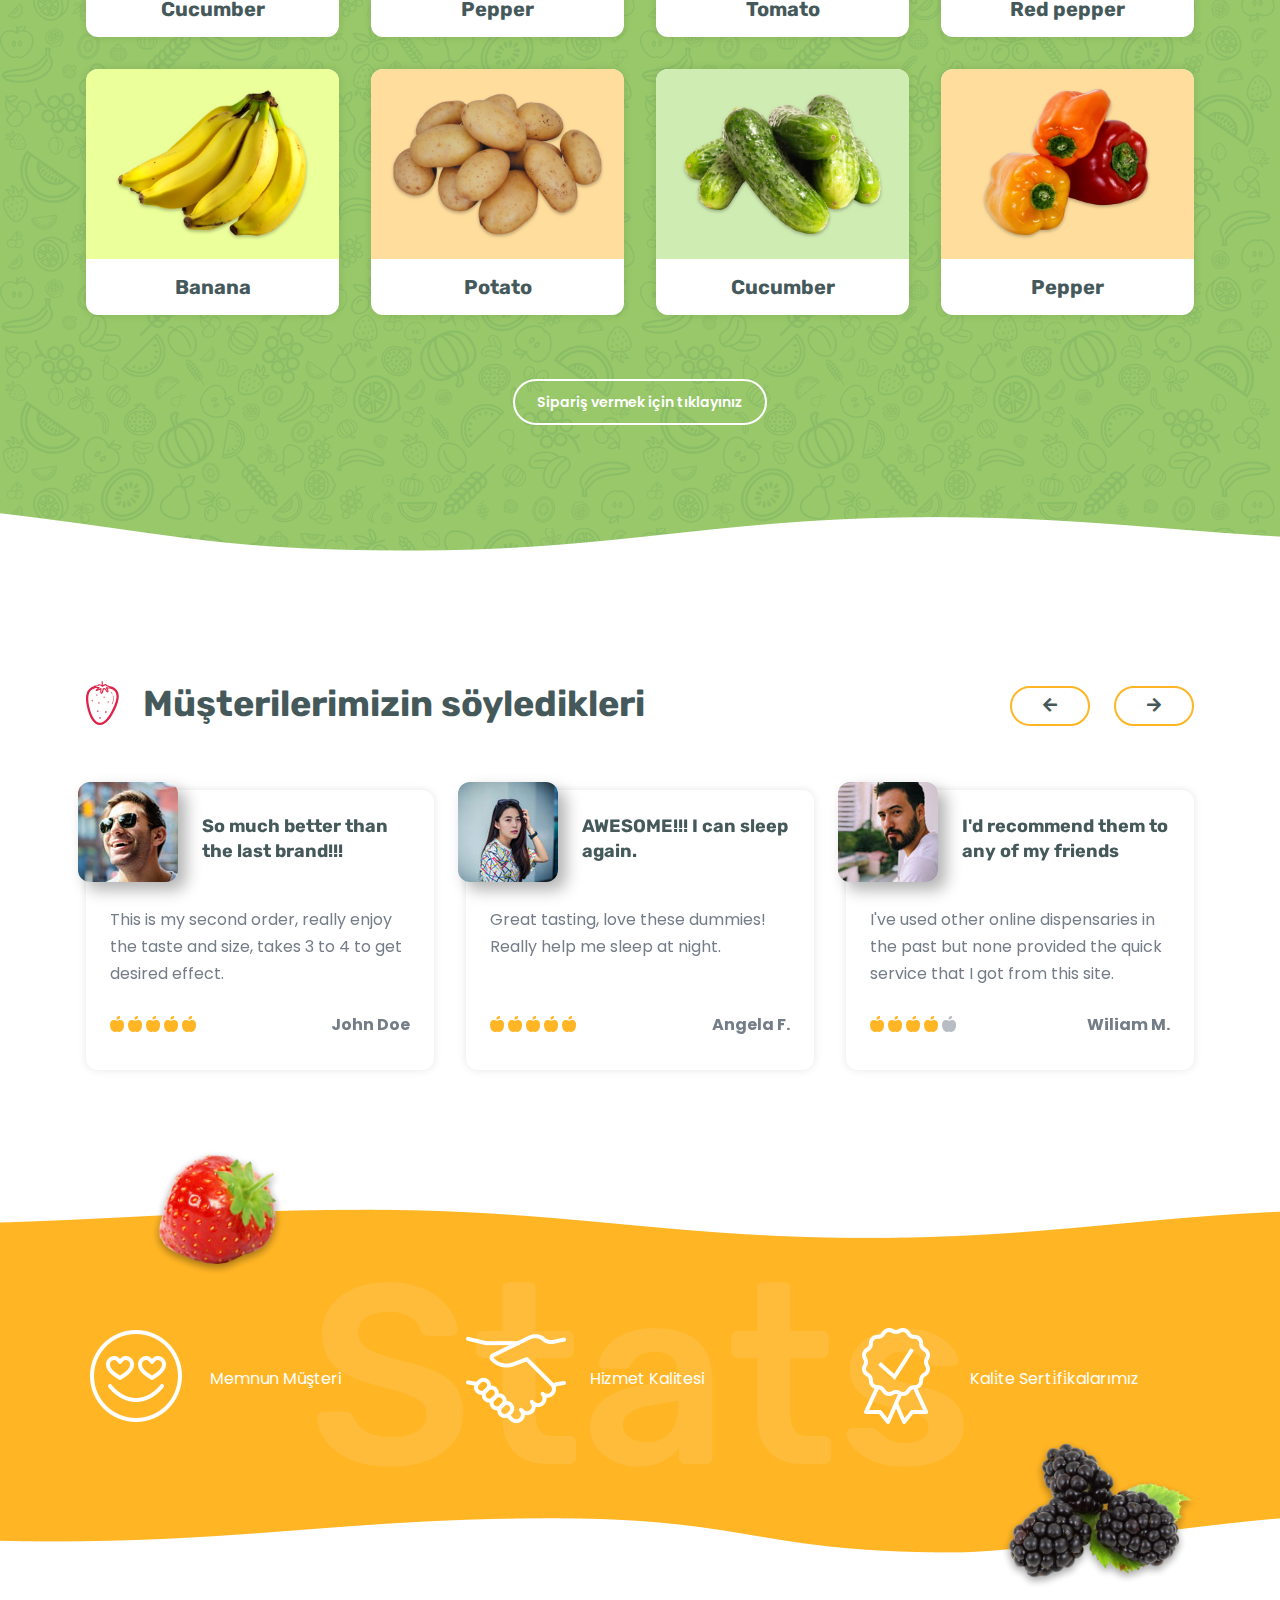
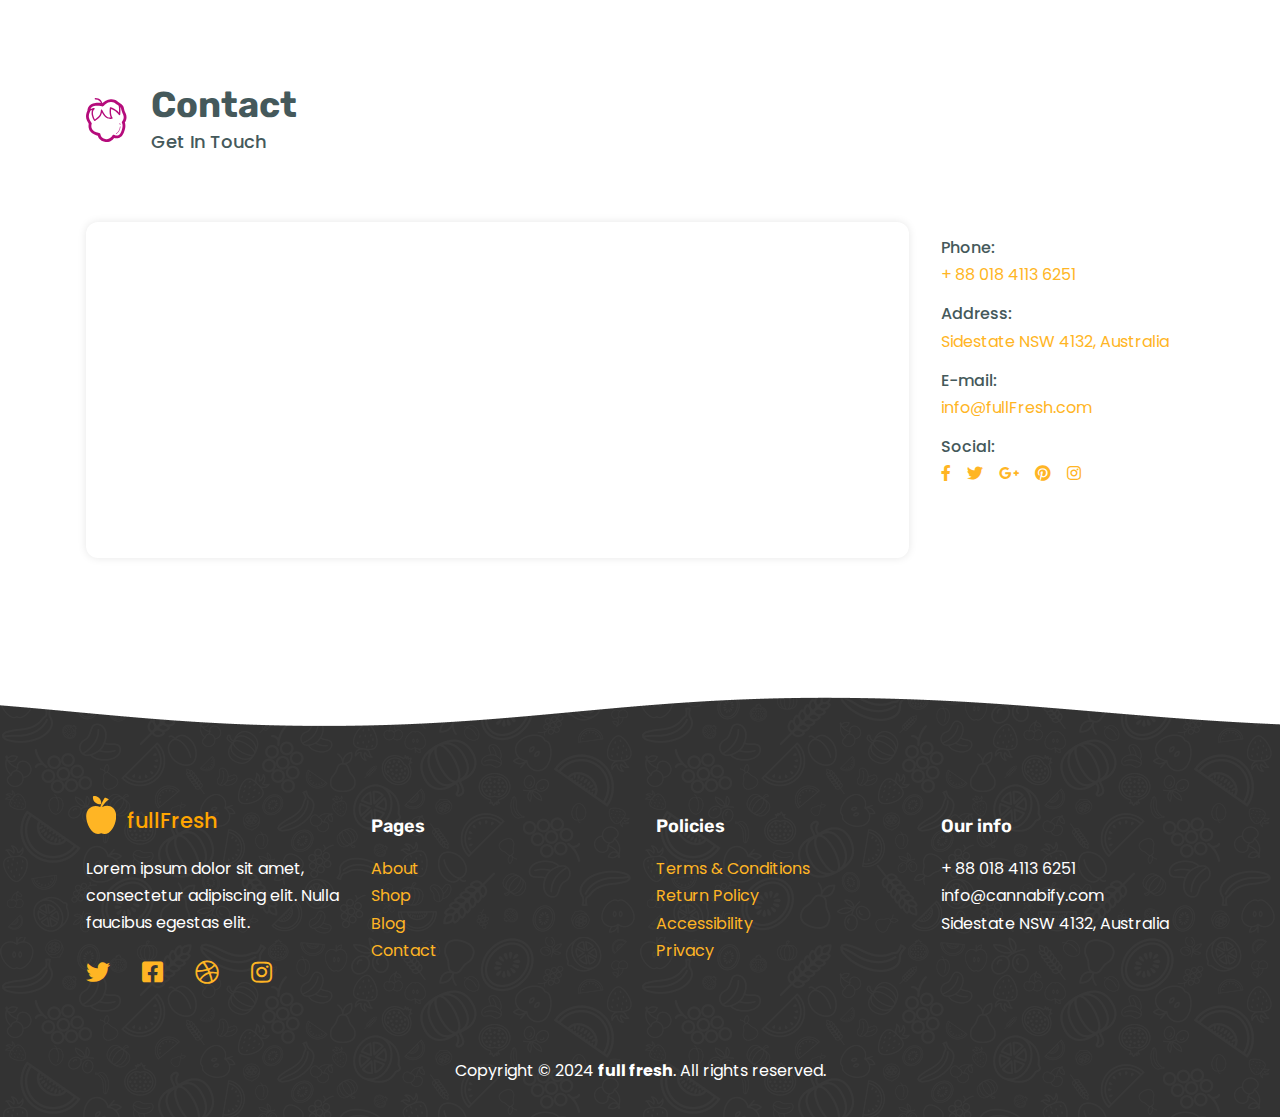
==== commit d7316a0b: "homepage updated" ====
--- a/index.html
+++ b/index.html
@@ -19,6 +19,7 @@
         <!-- Theme styles -->
         <link href="./assets/css/theme.css" rel="stylesheet" type="text/css">
         <link href="./assets/css/style.css" rel="stylesheet" type="text/css">
+        <link href="./assets/css/responsive.css" rel="stylesheet" type="text/css">
     </head>
     <body class="body">
         <div class="page-loader cube-loader">
@@ -44,167 +45,19 @@
                     <div class="navbar-collapse">
                         <div class="container">
                             <ul class="navbar-nav">
-                                <li class="nav-item nav-item-arrow-down nav-hover-show-sub"><a class="nav-link" href="#" data-role="nav-toggler">Home<span class="nav-arrow"><i class="fas fa-chevron-down"></i></span></a>
-                                    <ul class="collapse nav">
-                                        <li class="nav-item"><a class="nav-link" href="homepage-1.html">Homepage 1</a></li>
-                                        <li class="nav-item"><a class="nav-link" href="homepage-2.html">Homepage 2</a></li>
-                                        <li class="nav-item"><a class="nav-link" href="homepage-3.html">Homepage 3</a></li>
-                                        <li class="nav-item"><a class="nav-link" href="shop-homepage-1.html">Shop Homepage 1</a></li>
-                                        <li class="nav-item"><a class="nav-link" href="shop-homepage-2.html">Shop Homepage 2</a></li>
-                                        <li class="nav-item"><a class="nav-link" href="shop-homepage-3.html">Shop Homepage 3</a></li>
-                                        <li class="nav-item"><a class="nav-link" href="narrow-homepage-1.html">Narrow Homepage 1</a></li>
-                                        <li class="nav-item"><a class="nav-link" href="narrow-homepage-alt-1.html">Alternative Narrow Homepage 1</a></li>
-                                    </ul>
-                                </li>
-                                <li class="nav-item nav-item-arrow-down nav-hover-show-sub"><a class="nav-link" href="#" data-role="nav-toggler">Pages<span class="nav-arrow"><i class="fas fa-chevron-down"></i></span></a>
-                                    <ul class="collapse nav">
-                                        <li class="nav-item nav-item-arrow-down nav-hover-show-sub"><a class="nav-link" href="#" data-role="nav-toggler">About Us<span class="nav-arrow"><i class="fas fa-chevron-down"></i></span></a>
-                                            <ul class="collapse nav">
-                                                <li class="nav-item"><a class="nav-link" href="about-us.html">About Us - light</a></li>
-                                                <li class="nav-item"><a class="nav-link" href="about-us-alt.html">About Us - alternative</a></li>
-                                            </ul>
-                                        </li>
-                                        <li class="nav-item nav-item-arrow-down nav-hover-show-sub"><a class="nav-link" href="#" data-role="nav-toggler">Contact Us<span class="nav-arrow"><i class="fas fa-chevron-down"></i></span></a>
-                                            <ul class="collapse nav">
-                                                <li class="nav-item"><a class="nav-link" href="contact-us.html">Contact Us - light</a></li>
-                                                <li class="nav-item"><a class="nav-link" href="contact-us-alt.html">Contact Us - alternative</a></li>
-                                            </ul>
-                                        </li>
-                                        <li class="nav-item nav-item-arrow-down nav-hover-show-sub"><a class="nav-link" href="#" data-role="nav-toggler">Blog<span class="nav-arrow"><i class="fas fa-chevron-down"></i></span></a>
-                                            <ul class="collapse nav">
-                                                <li class="nav-item nav-item-arrow-down nav-hover-show-sub"><a class="nav-link" href="#" data-role="nav-toggler">Basic<span class="nav-arrow"><i class="fas fa-chevron-down"></i></span></a>
-                                                    <ul class="collapse nav">
-                                                        <li class="nav-item"><a class="nav-link" href="blog-grid-2-cols.html">Blog Grid 2 Columns</a></li>
-                                                        <li class="nav-item"><a class="nav-link" href="blog-2-cols.html">Blog 2 Columns</a></li>
-                                                        <li class="nav-item"><a class="nav-link" href="blog-sidebar-right.html">Blog List Sidebar Right</a></li>
-                                                        <li class="nav-item"><a class="nav-link" href="blog-sidebar-left.html">Blog List Sidebar Left</a></li>
-                                                        <li class="nav-item"><a class="nav-link" href="blog-blocks-3-cols.html">Blog Blocks 3 Columns</a></li>
-                                                        <li class="nav-item"><a class="nav-link" href="blog-blocks-sidebar-right.html">Blog Blocks Sidebar Right</a></li>
-                                                        <li class="nav-item"><a class="nav-link" href="blog-blocks-sidebar-left.html">Blog Blocks Sidebar Left</a></li>
-                                                        <li class="nav-item"><a class="nav-link" href="article.html">Blog Article</a></li>
-                                                        <li class="nav-item"><a class="nav-link" href="article-sidebar-right.html">Blog Article Sidebar Right</a></li>
-                                                        <li class="nav-item"><a class="nav-link" href="article-sidebar-left.html">Blog Article Sidebar Left</a></li>
-                                                    </ul>
-                                                </li>
-                                                <li class="nav-item nav-item-arrow-down nav-hover-show-sub"><a class="nav-link" href="#" data-role="nav-toggler">Alternative<span class="nav-arrow"><i class="fas fa-chevron-down"></i></span></a>
-                                                    <ul class="collapse nav">
-                                                        <li class="nav-item"><a class="nav-link" href="blog-alt-grid-2-cols.html">Blog Grid 2 Columns</a></li>
-                                                        <li class="nav-item"><a class="nav-link" href="blog-alt-2-cols.html">Blog 2 Columns</a></li>
-                                                        <li class="nav-item"><a class="nav-link" href="blog-alt-sidebar-right.html">Blog List Sidebar Right</a></li>
-                                                        <li class="nav-item"><a class="nav-link" href="blog-alt-sidebar-left.html">Blog List Sidebar Left</a></li>
-                                                        <li class="nav-item"><a class="nav-link" href="blog-blocks-alt-3-cols.html">Blog Blocks 3 Columns</a></li>
-                                                        <li class="nav-item"><a class="nav-link" href="blog-blocks-alt-sidebar-right.html">Blog Blocks Sidebar Right</a></li>
-                                                        <li class="nav-item"><a class="nav-link" href="blog-blocks-alt-sidebar-left.html">Blog Blocks Sidebar Left</a></li>
-                                                        <li class="nav-item"><a class="nav-link" href="article-alt.html">Blog Article</a></li>
-                                                        <li class="nav-item"><a class="nav-link" href="article-alt-sidebar-right.html">Blog Article Sidebar Right</a></li>
-                                                        <li class="nav-item"><a class="nav-link" href="article-alt-sidebar-left.html">Blog Article Sidebar Left</a></li>
-                                                    </ul>
-                                                </li>
-                                            </ul>
-                                        </li>
-                                        <li class="nav-item nav-item-arrow-down nav-hover-show-sub"><a class="nav-link" href="#" data-role="nav-toggler">Shop<span class="nav-arrow"><i class="fas fa-chevron-down"></i></span></a>
-                                            <ul class="collapse nav">
-                                                <li class="nav-item nav-item-arrow-down nav-hover-show-sub"><a class="nav-link" href="#" data-role="nav-toggler">Basic<span class="nav-arrow"><i class="fas fa-chevron-down"></i></span></a>
-                                                    <ul class="collapse nav">
-                                                        <li class="nav-item"><a class="nav-link" href="shop-3-cols.html">Shop 3 Columns</a></li>
-                                                        <li class="nav-item"><a class="nav-link" href="shop-sidebar-right.html">Shop Sidebar Right</a></li>
-                                                        <li class="nav-item"><a class="nav-link" href="shop-sidebar-left.html">Shop Sidebar Left</a></li>
-                                                        <li class="nav-item"><a class="nav-link" href="shop-short-3-cols.html">Shop Short 3 Columns</a></li>
-                                                        <li class="nav-item"><a class="nav-link" href="shop-short-sidebar-right.html">Shop Short Sidebar Right</a></li>
-                                                        <li class="nav-item"><a class="nav-link" href="shop-short-sidebar-left.html">Shop Short Sidebar Left</a></li>
-                                                        <li class="nav-item"><a class="nav-link" href="shop-product-categories.html">Shop Product Categories</a></li>
-                                                        <li class="nav-item"><a class="nav-link" href="shop-product-categories-sidebar-left.html">Shop Product Categories Sidebar Right</a></li>
-                                                        <li class="nav-item"><a class="nav-link" href="shop-product-categories-sidebar-right.html">Shop Product Categories Sidebar Left</a></li>
-                                                        <li class="nav-item"><a class="nav-link" href="shop-product.html">Shop Product</a></li>
-                                                        <li class="nav-item"><a class="nav-link" href="shop-product-sidebar-right.html">Shop Product Sidebar Right</a></li>
-                                                        <li class="nav-item"><a class="nav-link" href="shop-product-sidebar-left.html">Shop Product Sidebar Left</a></li>
-                                                        <li class="nav-item"><a class="nav-link" href="shop-product-long.html">Shop Product Long</a></li>
-                                                        <li class="nav-item"><a class="nav-link" href="shop-product-long-sidebar-right.html">Shop Product Long Sidebar Right</a></li>
-                                                        <li class="nav-item"><a class="nav-link" href="shop-product-long-sidebar-left.html">Shop Product Long Sidebar Left</a></li>
-                                                        <li class="nav-item"><a class="nav-link" href="shop-cart.html">Shop Cart</a></li>
-                                                        <li class="nav-item"><a class="nav-link" href="shop-checkout.html">Shop Checkout</a></li>
-                                                    </ul>
-                                                </li>
-                                                <li class="nav-item nav-item-arrow-down nav-hover-show-sub"><a class="nav-link" href="#" data-role="nav-toggler">Alternative<span class="nav-arrow"><i class="fas fa-chevron-down"></i></span></a>
-                                                    <ul class="collapse nav">
-                                                        <li class="nav-item"><a class="nav-link" href="shop-alt-3-cols.html">Shop 3 Columns</a></li>
-                                                        <li class="nav-item"><a class="nav-link" href="shop-alt-sidebar-right.html">Shop Sidebar Right</a></li>
-                                                        <li class="nav-item"><a class="nav-link" href="shop-alt-sidebar-left.html">Shop Sidebar Left</a></li>
-                                                        <li class="nav-item"><a class="nav-link" href="shop-alt-short-3-cols.html">Shop Short 3 Columns</a></li>
-                                                        <li class="nav-item"><a class="nav-link" href="shop-alt-short-sidebar-right.html">Shop Short Sidebar Right</a></li>
-                                                        <li class="nav-item"><a class="nav-link" href="shop-alt-short-sidebar-left.html">Shop Short Sidebar Left</a></li>
-                                                        <li class="nav-item"><a class="nav-link" href="shop-alt-product-categories.html">Shop Product Categories</a></li>
-                                                        <li class="nav-item"><a class="nav-link" href="shop-alt-product-categories-sidebar-left.html">Shop Product Categories Sidebar Right</a></li>
-                                                        <li class="nav-item"><a class="nav-link" href="shop-alt-product-categories-sidebar-right.html">Shop Product Categories Sidebar Left</a></li>
-                                                        <li class="nav-item"><a class="nav-link" href="shop-alt-product.html">Shop Product</a></li>
-                                                        <li class="nav-item"><a class="nav-link" href="shop-alt-product-sidebar-right.html">Shop Product Sidebar Right</a></li>
-                                                        <li class="nav-item"><a class="nav-link" href="shop-alt-product-sidebar-left.html">Shop Product Sidebar Left</a></li>
-                                                        <li class="nav-item"><a class="nav-link" href="shop-alt-product-long.html">Shop Product Long</a></li>
-                                                        <li class="nav-item"><a class="nav-link" href="shop-alt-product-long-sidebar-right.html">Shop Product Long Sidebar Right</a></li>
-                                                        <li class="nav-item"><a class="nav-link" href="shop-alt-product-long-sidebar-left.html">Shop Product Long Sidebar Left</a></li>
-                                                        <li class="nav-item"><a class="nav-link" href="shop-alt-cart.html">Shop Cart</a></li>
-                                                        <li class="nav-item"><a class="nav-link" href="shop-alt-checkout.html">Shop Checkout</a></li>
-                                                    </ul>
-                                                </li>
-                                            </ul>
-                                        </li>
-                                        <li class="nav-item nav-item-arrow-down nav-hover-show-sub"><a class="nav-link" href="#" data-role="nav-toggler">Gallery Pages<span class="nav-arrow"><i class="fas fa-chevron-down"></i></span></a>
-                                            <ul class="collapse nav">
-                                                <li class="nav-item"><a class="nav-link" href="gallery.html">Gallery</a></li>
-                                                <li class="nav-item"><a class="nav-link" href="gallery-alt.html">Gallery Alternative</a></li>
-                                            </ul>
-                                        </li>
-                                        <li class="nav-item nav-item-arrow-down nav-hover-show-sub"><a class="nav-link" href="#" data-role="nav-toggler">User Pages<span class="nav-arrow"><i class="fas fa-chevron-down"></i></span></a>
-                                            <ul class="collapse nav">
-                                                <li class="nav-item"><a class="nav-link" href="sign-in.html">Sign in</a></li>
-                                                <li class="nav-item"><a class="nav-link" href="sign-up.html">Sign up</a></li>
-                                                <li class="nav-item"><a class="nav-link" href="forgot-password.html">Forgot password</a></li>
-                                                <li class="nav-item"><a class="nav-link" href="sign-in-alt.html">Sign in, alternative</a></li>
-                                                <li class="nav-item"><a class="nav-link" href="sign-up-alt.html">Sign up, alternative</a></li>
-                                                <li class="nav-item"><a class="nav-link" href="forgot-password-alt.html">Forgot password, alternative</a></li>
-                                            </ul>
-                                        </li>
-                                        <li class="nav-item nav-item-arrow-down nav-hover-show-sub"><a class="nav-link" href="#" data-role="nav-toggler">User dashboard<span class="nav-arrow"><i class="fas fa-chevron-down"></i></span></a>
-                                            <ul class="collapse nav">
-                                                <li class="nav-item nav-item-arrow-down nav-hover-show-sub"><a class="nav-link" href="#" data-role="nav-toggler">Basic<span class="nav-arrow"><i class="fas fa-chevron-down"></i></span></a>
-                                                    <ul class="collapse nav">
-                                                        <li class="nav-item"><a class="nav-link" href="user-dashboard.html">Dashboard</a></li>
-                                                        <li class="nav-item"><a class="nav-link" href="user-profile.html">Profile</a></li>
-                                                        <li class="nav-item"><a class="nav-link" href="user-orders.html">Orders</a></li>
-                                                        <li class="nav-item"><a class="nav-link" href="user-wishlist.html">Wishlist</a></li>
-                                                        <li class="nav-item"><a class="nav-link" href="user-security.html">Security</a></li>
-                                                    </ul>
-                                                </li>
-                                                <li class="nav-item nav-item-arrow-down nav-hover-show-sub"><a class="nav-link" href="#" data-role="nav-toggler">Alternative<span class="nav-arrow"><i class="fas fa-chevron-down"></i></span></a>
-                                                    <ul class="collapse nav">
-                                                        <li class="nav-item"><a class="nav-link" href="user-dashboard-alt.html">Dashboard</a></li>
-                                                        <li class="nav-item"><a class="nav-link" href="user-profile-alt.html">Profile</a></li>
-                                                        <li class="nav-item"><a class="nav-link" href="user-orders-alt.html">Orders</a></li>
-                                                        <li class="nav-item"><a class="nav-link" href="user-wishlist-alt.html">Wishlist</a></li>
-                                                        <li class="nav-item"><a class="nav-link" href="user-security-alt.html">Security</a></li>
-                                                    </ul>
-                                                </li>
-                                            </ul>
-                                        </li>
-                                        <li class="nav-item nav-item-arrow-down nav-hover-show-sub"><a class="nav-link" href="#" data-role="nav-toggler">System Pages<span class="nav-arrow"><i class="fas fa-chevron-down"></i></span></a>
-                                            <ul class="collapse nav">
-                                                <li class="nav-item"><a class="nav-link" href="404.html">404</a></li>
-                                                <li class="nav-item"><a class="nav-link" href="404-alt.html">404, alternative</a></li>
-                                                <li class="nav-item"><a class="nav-link" href="under-construction.html">Under construction</a></li>
-                                                <li class="nav-item"><a class="nav-link" href="under-construction-alt.html">Under construction, alternative</a></li>
-                                            </ul>
-                                        </li>
-                                    </ul>
-                                </li>
-                                <li class="nav-item"><a class="nav-link" href="shop-sidebar-right.html">Shop</a></li>
-                                <li class="nav-item"><a class="nav-link" href="blog-sidebar-right.html">Blog</a></li>
-                                <li class="nav-item"><a class="nav-link" href="contact-us.html">Contact</a></li>
+                                <li class="nav-item"><a class="nav-link" href="shop-sidebar-right.html">Anasayfa</a></li>
+                                <li class="nav-item"><a class="nav-link" href="shop-sidebar-right.html">Hakkımızda</a></li>
+                                <li class="nav-item"><a class="nav-link" href="blog-sidebar-right.html">Biz Kimiz?</a></li>
+                                <li class="nav-item"><a class="nav-link" href="contact-us.html">İletişim</a></li>
                             </ul>
                             <div class="navbar-extra">
                                 <div class="navbar-extra-item">
                                 <div class="navbar-info">
-                                    <div class="navbar-info-title">Call Us Now</div>
-                                    <div class="navbar-info-value">+ 88 018 4113 6251</div>
+                                    <ul class="actions-nav">
+                                        <li class="nav-item">
+                                            <a class="nav-link login" href="#"><i class="fas fa-user"></i>&nbsp;&nbsp;ÜYE GİRİŞİ</a>
+                                        </li>
+                                    </ul>
                                 </div>
                             </div>
                         </div>
@@ -216,7 +69,7 @@
             <div class="slick-view-banner slick-numeric-navigation slick-carousel" data-slider="top-side-numbers">
                 <div class="slick-slides">
                     <div class="slick-slide">
-                        <h4 class="caption">DOĞAL, TAZE, ORGANİK<br/> <b style="font-size:90px;text-shadow: 3px 3px 3px rgba(0,0,0,0.3);">SEBZE VE MEYVELER</b></h4>
+                        <h4 class="caption">DOĞAL, TAZE, ORGANİK<br/> <b>SEBZE VE MEYVELER</b></h4>
                         <img class="background-promo" src="./assets/images/images/promo.webp" alt="Full Fresh - Organik Gıda, Meyve ve Sebze Satışı">
                     </div>
                     <div class="slick-slide">
@@ -242,7 +95,7 @@
                 </div>
             </div>
         </section>
-        <section class="section" data-slider="featured-products">
+        <section class="section small-font" data-slider="featured-products">
             <div class="section-head container left">
                 <div class="section-icon"><span class="svg-fill-crimson svg-content" data-svg="./assets/images/svg/title-pepper.svg"></span></div>
                 <div class="section-head-content">
@@ -425,25 +278,25 @@
                             <div class="m-auto col-auto entity-image"><img class="mw-100" src="./assets/images/images/fruits-and-vegetables.png" alt="" /></div>
                         </div>
                         <div class="col">
-                            <h4 class="text-theme font-weight-medium h1 entity-title">Fresh Orange Juice</h4>
-                            <div class="text-title display-4 font-weight-bold entity-subtitle">100% Organic</div>
+                            <h4 class="text-theme font-weight-medium h1 entity-title">Çeşitli Ürün Portföyü</h4>
+                            <div class="text-title display-4 font-weight-bold entity-subtitle">100% Organik</div>
                             <ul class="spaced my-5 entity-list">
-                                <li><i class="fas fa-leaf text-light-green"></i>&nbsp;&nbsp;fullFresh 100 percent Orange Juice is the perfect beverage to pack in lunches or drink on the go
+                                <li><i class="fas fa-leaf text-light-green"></i>&nbsp;&nbsp; 
+                                    Geniş bir meyve ve sebze yelpazesi sunarak müşterilerimize çeşitlilik sağlıyoruz. Sezonluk değişimlere uyum sağlamak için farklı meyve ve sebze çeşitlerini tedarik ediyoruz. Ürünlerimiz, mükemmel lezzet ve besin değeri sunarak müşterilerimizin beklentilerini karşılıyor.
                                 </li>
-                                <li><i class="fas fa-leaf text-light-green"></i>&nbsp;&nbsp;Add fullFresh Orange Juice to your daily routine for a delicious and convenient source of vitamin C
-                                </li>
-                                <li><i class="fas fa-leaf text-light-green"></i>&nbsp;&nbsp;fullFresh Juice contains important nutrients, including potassium and folic acid
-                                </li>
-                                <li><i class="fas fa-leaf text-light-green"></i>&nbsp;&nbsp;Get this 24 count value juice pack delivered right to your door
+                                <li><i class="fas fa-leaf text-light-green"></i>&nbsp;&nbsp; 
+                                    Meyve ve sebze dünyası mevsimlere bağlı olarak sürekli değişir. Full Fresh olarak, yaz aylarında taze ve ferah meyve-sebzelerle, kış aylarında ise besleyici ve dayanıklı ürünlerle müşterilerimize geniş bir çeşitlilik sunuyoruz. Böylece, her mevsim sofralarınızı çeşitlendirme ve zenginleştirme fırsatı sunuyoruz.
                                 </li>
                             </ul>
-                            <div class="entity-action-btns"><a class="btn btn-theme" href="#">add to cart</a><a class="ml-4 btn-theme-bordered btn" href="shop-product-sidebar-right.html">view more</a></div>
+                            <div class="entity-action-btns">
+                                <a class="btn btn-theme" href="#">Sipariş vermek için tıklayınız</a>
+                            </div>
                         </div>
                     </div>
                 </div>
             </div>
         </section>
-        <section class="bg-light-green white-curve-before curve-before-0 white-curve-after curve-after-40 section-solid section-white-text">
+        <section class="small-font bg-light-green white-curve-before curve-before-0 white-curve-after curve-after-40 section-solid section-white-text">
             <div class="overflow-back bg-vegetables-pattern opacity-10"></div>
             <div class="full-block">
                 <div class="container h-100 position-relative" data-size="50%"><img class="z-index-4 d-none d-xl-block mw-100" src="./assets/images/section-images/section-lime.png" alt="" data-size="270px" data-at="115%;0" /></div>
@@ -461,7 +314,7 @@
                         <article class="entity-block entity-hover-shadow text-center">
                             <div class="entity-preview">
                                 <div class="embed-responsive embed-responsive-4by3">
-                                    <img class="embed-responsive-item" src="/assets/images/product/cucumber.jpg" alt="" />
+                                    <img class="embed-responsive-item" src="./assets/images/product/cucumber.jpg" alt="" />
                                 </div>
                             </div>
                             <div class="entity-content text-center">
@@ -475,7 +328,7 @@
                         <article class="entity-block entity-hover-shadow text-center">
                             <div class="entity-preview">
                                 <div class="embed-responsive embed-responsive-4by3">
-                                    <img class="embed-responsive-item" src="/assets/images/product/pepper.jpg" alt="" />
+                                    <img class="embed-responsive-item" src="./assets/images/product/pepper.jpg" alt="" />
                                 </div>
                             </div>
                             <div class="entity-content text-center">
@@ -489,7 +342,7 @@
                         <article class="entity-block entity-hover-shadow text-center">
                             <div class="entity-preview">
                                 <div class="embed-responsive embed-responsive-4by3">
-                                    <img class="embed-responsive-item" src="/assets/images/product/tomato.jpg" alt="" />
+                                    <img class="embed-responsive-item" src="./assets/images/product/tomato.jpg" alt="" />
                                 </div>
                             </div>
                             <div class="entity-content text-center">
@@ -503,7 +356,7 @@
                         <article class="entity-block entity-hover-shadow text-center">
                             <div class="entity-preview">
                                 <div class="embed-responsive embed-responsive-4by3">
-                                    <img class="embed-responsive-item" src="/assets/images/product/red-pepper.jpg" alt="" />
+                                    <img class="embed-responsive-item" src="./assets/images/product/red-pepper.jpg" alt="" />
                                 </div>
                             </div>
                             <div class="entity-content text-center">
@@ -517,7 +370,7 @@
                         <article class="entity-block entity-hover-shadow text-center">
                             <div class="entity-preview">
                                 <div class="embed-responsive embed-responsive-4by3">
-                                    <img class="embed-responsive-item" src="/assets/images/product/banana.jpg" alt="" />
+                                    <img class="embed-responsive-item" src="./assets/images/product/banana.jpg" alt="" />
                                 </div>
                             </div>
                             <div class="entity-content text-center">
@@ -531,7 +384,7 @@
                         <article class="entity-block entity-hover-shadow text-center">
                             <div class="entity-preview">
                                 <div class="embed-responsive embed-responsive-4by3">
-                                    <img class="embed-responsive-item" src="/assets/images/product/potato.jpg" alt="" />
+                                    <img class="embed-responsive-item" src="./assets/images/product/potato.jpg" alt="" />
                                 </div>
                             </div>
                             <div class="entity-content text-center">
@@ -545,7 +398,7 @@
                         <article class="entity-block entity-hover-shadow text-center">
                             <div class="entity-preview">
                                 <div class="embed-responsive embed-responsive-4by3">
-                                    <img class="embed-responsive-item" src="/assets/images/product/cucumber.jpg" alt="" />
+                                    <img class="embed-responsive-item" src="./assets/images/product/cucumber.jpg" alt="" />
                                 </div>
                             </div>
                             <div class="entity-content text-center">
@@ -559,7 +412,7 @@
                         <article class="entity-block entity-hover-shadow text-center">
                             <div class="entity-preview">
                                 <div class="embed-responsive embed-responsive-4by3">
-                                    <img class="embed-responsive-item" src="/assets/images/product/pepper.jpg" alt="" />
+                                    <img class="embed-responsive-item" src="./assets/images/product/pepper.jpg" alt="" />
                                 </div>
                             </div>
                             <div class="entity-content text-center">
--- a/assets/css/style.css
+++ b/assets/css/style.css
@@ -15,18 +15,18 @@
 }
 
 .slick-slide {
-  /* max-height:var(--promo-height); */
+  max-height:var(--promo-height);
   position:relative;
 }
 
 .slick-slide .background-promo {
   width:100%;
-  /* height:var(--promo-height); */
+  height:var(--promo-height);
   object-fit: cover;
 }
 
 .slick-top-fix {
-  /* min-height: var(--promo-height); */
+  min-height: var(--promo-height);
 }
 
 .caption{
@@ -42,6 +42,12 @@
   text-shadow: 2px 2px 2px rgba(0,0,0,0.3);
 }
 
+.caption b{
+  font-size:90px;
+  text-shadow: 3px 3px 3px rgba(0,0,0,0.3);
+}
+
+
 .slick-arrow:hover {
   color: #fff !important;
   background-color: #ffb524;
@@ -56,10 +62,17 @@
   box-shadow: none;
 }
 
-/* .entity-title{
+.navbar .nav-link.login {
+  background-color:#ffc300;
+  color:#fff;
+  border-radius:6px;
+  padding:12px 16px;
+}
+
+.small-font .entity-title{
   font-size:20px;
 }
 
-.entity-block .entity-content, .entity-shadow-block .entity-content {
+.small-font .entity-block .entity-content, .small-font .entity-shadow-block .entity-content {
   padding: 14px;
-} */+}--- a/assets/css/responsive.css
+++ b/assets/css/responsive.css
@@ -0,0 +1,31 @@
+@media screen and (max-width: 768px) {
+  :root {
+    --promo-height: 100vh;
+  }
+
+  .slick-slide {
+    max-height:var(--promo-height);
+    position:relative;
+  }
+  
+  .slick-slide .background-promo {
+    width:100%;
+    height:var(--promo-height);
+    object-fit: cover;
+  }
+  
+  .slick-top-fix {
+    min-height: var(--promo-height);
+  }
+
+  .caption{
+    width:100%;
+    font-size:35px;
+  }
+
+  .caption b{
+    font-size:45px;
+    text-shadow: 3px 3px 3px rgba(0,0,0,0.3);
+  }
+
+}